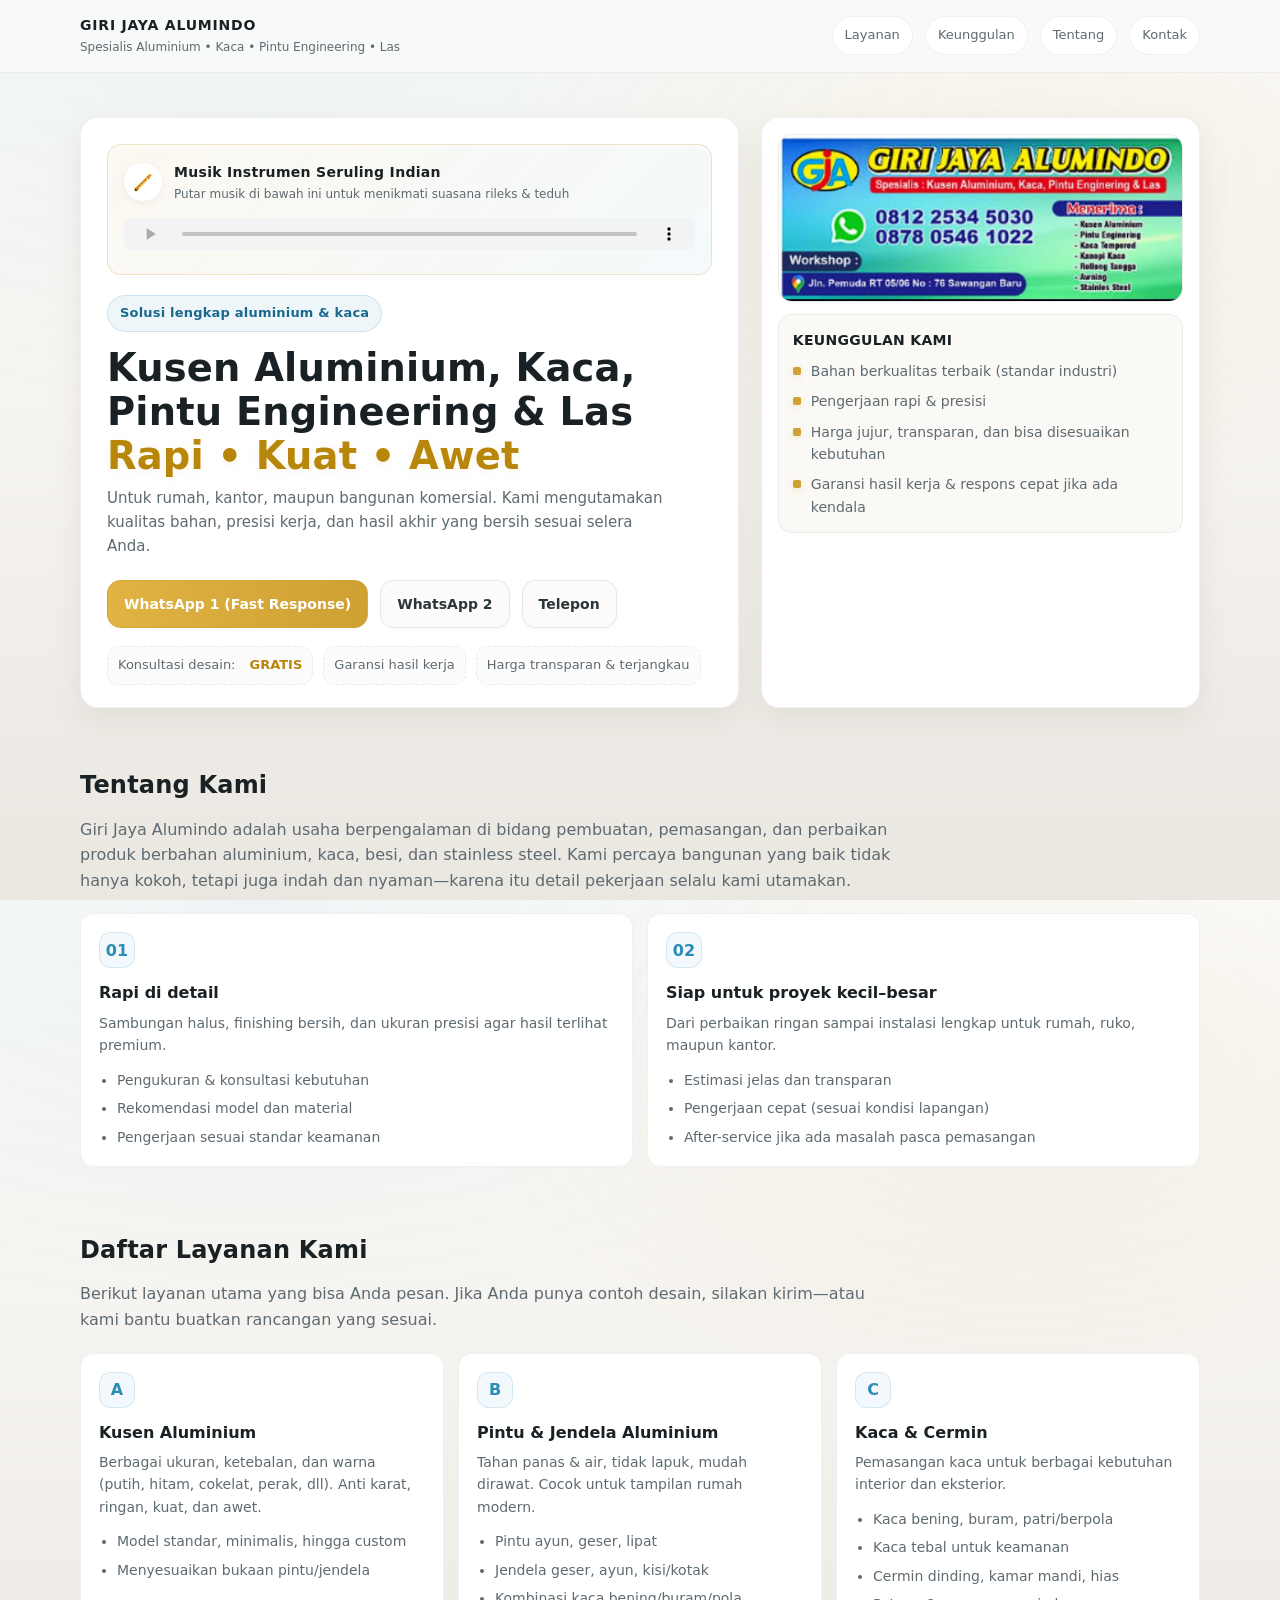
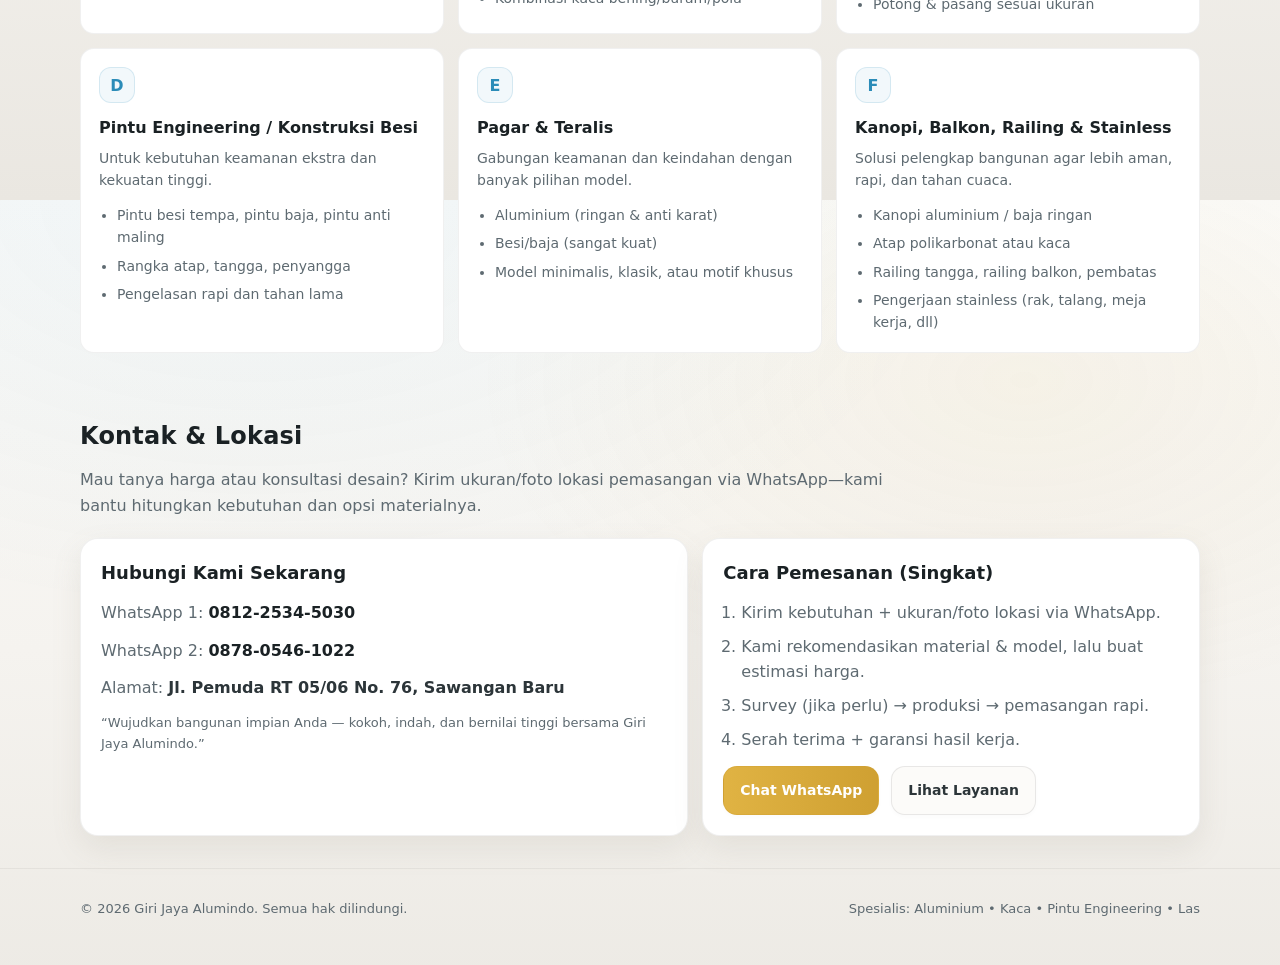
==== index (1).html @ c5984980 "Add files via upload" ====
<!doctype html>
<html lang="id">
  <head>
    <meta charset="utf-8" />
    <meta name="viewport" content="width=device-width, initial-scale=1" />
    <title>Giri Jaya Alumindo | Kusen Aluminium, Kaca, Pintu Engineering & Las</title>
    <meta
      name="description"
      content="Giri Jaya Alumindo melayani pembuatan, pemasangan, dan perbaikan kusen aluminium, kaca & cermin, pintu engineering/besi, pagar & teralis, kanopi, balkon & railing, hingga stainless steel. Pengerjaan rapi, presisi, bergaransi."
    />
    <style>
      :root{
        /* WARNA BACKGROUND CERAH PREMIUM & LEMBUT (TIDAK SAKIT MATA) */
        /* Menggunakan warna dasar Isabelline/Sand & Soft Khaki, sangat teduh mirip interior rumah mewah minimalis */
        --bg: #f5f3ef;           
        --surface: rgba(0, 0, 0, 0.03);
        --surface-2: rgba(0, 0, 0, 0.05);
        --text: #2c3539;         /* Abu-abu gelap arang (jauh lebih ramah mata dibanding hitam pekat) */
        --muted: #5e6a71;        /* Warna teks sekunder yang teduh */
        --brand: #cfa032;        /* Emas industrial hangat */
        --brand-2: #2b8cb8;      /* Biru rileks ocean soft */
        --stroke: rgba(0, 0, 0, 0.08);
        --shadow: 0 12px 30px rgba(130, 120, 110, 0.12);
        --radius: 18px;
        --radius-sm: 14px;
      }

      *{ box-sizing: border-box; }
      html,body{ height:100%; scroll-behavior: smooth; }
      body{
        margin:0;
        font-family: ui-sans-serif, system-ui, -apple-system, Segoe UI, Roboto, Arial, "Noto Sans", "Liberation Sans", sans-serif;
        color: var(--text);
        /* Gradasi cerah natural yang estetik dan menenangkan pandangan */
        background:
          radial-gradient(1200px 700px at 20% 0%, rgba(43, 140, 184, 0.06), transparent 60%),
          radial-gradient(1000px 600px at 80% 20%, rgba(207, 160, 50, 0.08), transparent 55%),
          linear-gradient(180deg, #fbfbfa 0%, var(--bg) 50%, #eae7e1 100%);
        line-height: 1.6;
      }

      a{ color: inherit; }
      .container{ width:min(1120px, calc(100% - 40px)); margin: 0 auto; }

      /* Header */
      header{
        position: sticky;
        top:0;
        z-index: 10;
        backdrop-filter: blur(16px);
        background: rgba(251, 251, 250, 0.8);
        border-bottom: 1px solid rgba(0, 0, 0, 0.05);
      }
      .nav{
        display:flex;
        align-items:center;
        justify-content:space-between;
        padding: 14px 0;
        gap: 14px;
      }
      .brand{
        display:flex;
        flex-direction:column;
        gap:2px;
      }
      .brand strong{
        letter-spacing: .8px;
        font-size: 14px;
        text-transform: uppercase;
        color: #1a2124;
      }
      .brand span{
        font-size: 12px;
        color: var(--muted);
      }
      .navlinks{
        display:flex;
        flex-wrap:wrap;
        gap: 10px 12px;
        align-items:center;
        justify-content:flex-end;
      }
      .pill{
        text-decoration:none;
        padding: 8px 12px;
        border: 1px solid rgba(0, 0, 0, 0.06);
        border-radius: 999px;
        color: var(--muted);
        font-size: 13px;
        transition: .3s ease;
        background: #fff;
      }
      .pill:hover{ border-color: var(--brand); color: #000; transform: translateY(-1px); }

      /* Hero */
      .hero{
        padding: 44px 0 26px;
      }
      .heroGrid{
        display:grid;
        grid-template-columns: 1.2fr .8fr;
        gap: 22px;
        align-items: stretch;
      }
      .card{
        background: #ffffff;
        border: 1px solid rgba(0, 0, 0, 0.06);
        border-radius: var(--radius);
        box-shadow: var(--shadow);
      }
      .heroMain{
        padding: 26px 26px 22px;
        position:relative;
        overflow:hidden;
      }
      
      /* PEMUTAR MUSIK CERAH & REAL AUDIO (Kini Berbunyi Nyata) */
      .music-player-box {
        background: linear-gradient(135deg, rgba(207, 160, 50, 0.07), rgba(43, 140, 184, 0.05));
        border: 1px solid rgba(207, 160, 50, 0.25);
        border-radius: 14px;
        padding: 16px;
        margin-bottom: 20px;
        display: flex;
        flex-direction: column;
        gap: 12px;
        box-shadow: inset 0 1px 3px rgba(255,255,255,0.8);
      }
      .music-info {
        display: flex;
        align-items: center;
        gap: 12px;
      }
      .music-icon-animated {
        width: 38px;
        height: 38px;
        border-radius: 50%;
        background: #fff;
        display: grid;
        place-items: center;
        color: var(--brand);
        font-size: 16px;
        box-shadow: 0 3px 8px rgba(0,0,0,0.05);
        animation: spinSlow 10s infinite linear;
      }
      .music-text h4 {
        margin: 0;
        font-size: 14px;
        color: #1a2124;
        letter-spacing: .3px;
      }
      .music-text p {
        margin: 2px 0 0;
        font-size: 12px;
        color: var(--muted);
      }
      
      /* Pemutar Audio HTML5 Asli agar suara terdengar langsung */
      .audio-element-wrapper {
        margin-top: 2px;
      }
      audio {
        width: 100%;
        height: 32px;
        border-radius: 8px;
        background: #f1f3f4;
      }

      .tag{
        display:inline-flex;
        align-items:center;
        gap: 10px;
        padding: 7px 12px;
        border-radius: 999px;
        background: rgba(43, 140, 184, 0.08);
        border: 1px solid rgba(43, 140, 184, 0.18);
        color: #1b688f;
        font-weight: 600;
        letter-spacing: .2px;
        font-size: 13px;
      }
      .heroTitle{
        margin: 14px 0 8px;
        font-size: clamp(28px, 3vw, 44px);
        line-height: 1.15;
        letter-spacing: .2px;
        color: #1a2124;
      }
      .heroTitle em{
        font-style: normal;
        color: #b8860b; /* Dark Goldenrod agar kontras di latar cerah */
        text-shadow: 0 2px 10px rgba(207, 160, 50, 0.1);
      }
      .heroSub{
        margin: 0;
        color: var(--muted);
        font-size: 15px;
        max-width: 60ch;
      }
      .ctaRow{
        margin-top: 22px;
        display:flex;
        flex-wrap:wrap;
        gap: 12px;
        align-items:center;
      }
      .btn{
        display:inline-flex;
        align-items:center;
        justify-content:center;
        gap: 10px;
        text-decoration:none;
        padding: 12px 16px;
        border-radius: 14px;
        border: 1px solid rgba(0, 0, 0, 0.08);
        background: #fcfbf9;
        color: var(--text);
        font-weight: 700;
        font-size: 14px;
        transition: .2s cubic-bezier(0.4, 0, 0.2, 1);
        box-shadow: 0 2px 4px rgba(0,0,0,0.02);
      }
      .btn:hover{ transform: translateY(-2px); border-color: rgba(0,0,0,0.15); box-shadow: 0 4px 12px rgba(0,0,0,0.06); }
      
      /* Animasi tombol WhatsApp pemikat pembeli */
      .btnPrimary{
        background: linear-gradient(90deg, #e0b343, #cfa032);
        border-color: rgba(207, 160, 50, 0.4);
        color: #ffffff;
        position: relative;
        overflow: hidden;
        animation: ctaPulse Cerah 2.5s infinite;
      }
      .btnPrimary:hover{ 
        border-color: rgba(207, 160, 50, 0.7); 
        box-shadow: 0 4px 15px rgba(207, 160, 50, 0.35);
      }
      
      .metaRow{
        margin-top: 18px;
        display:flex;
        flex-wrap:wrap;
        gap: 10px;
        color: var(--muted);
        font-size: 13px;
      }
      .meta{
        display:inline-flex;
        align-items:center;
        gap: 8px;
        padding: 8px 10px;
        border-radius: 12px;
        border: 1px dashed rgba(0, 0, 0, 0.08);
        background: rgba(0,0,0,0.01);
      }

      .heroAside{
        padding: 16px;
        display:flex;
        flex-direction:column;
        gap: 12px;
        background: #ffffff;
      }
      
      /* Sapuan kilat premium pada gambar banner */
      .photo{
        border-radius: 14px;
        overflow:hidden;
        border: 1px solid rgba(0, 0, 0, 0.06);
        background: #fcfbf9;
        position: relative;
      }
      .photo img{
        width:100%;
        height: auto;
        object-fit: contain;
        display:block;
        transition: transform 0.6s cubic-bezier(0.25, 1, 0.5, 1);
      }
      .photo::after {
        content: '';
        position: absolute;
        top: 0;
        left: -150%;
        width: 60%;
        height: 100%;
        background: linear-gradient(to right, transparent, rgba(255, 255, 255, 0.4), transparent);
        transform: skewX(-20deg);
        animation: shineSweep 5s infinite ease-in-out;
      }
      .photo:hover img {
        transform: scale(1.02);
      }

      .asideBox{
        border-radius: 14px;
        border: 1px solid rgba(0, 0, 0, 0.05);
        background: #fbf9f5;
        padding: 14px;
      }
      .asideBox h3{
        margin:0 0 8px;
        font-size: 14px;
        letter-spacing: .3px;
        text-transform: uppercase;
        color: #1a2124;
      }
      .checks{
        list-style:none;
        padding:0;
        margin:0;
        display:grid;
        gap: 8px;
        color: var(--muted);
        font-size: 14px;
      }
      .checks li{
        display:flex;
        gap: 10px;
        align-items:flex-start;
      }
      .dot{
        margin-top: 7px;
        width: 8px;
        height: 8px;
        border-radius: 2px;
        background: var(--brand);
        box-shadow: 0 2px 6px rgba(207, 160, 50, 0.2);
        flex: 0 0 auto;
      }

      /* Sections */
      section{ padding: 32px 0; }
      .sectionTitle{
        margin: 0 0 12px;
        font-size: 24px;
        letter-spacing: .2px;
        color: #1a2124;
      }
      .sectionLead{
        margin: 0 0 20px;
        color: var(--muted);
        max-width: 80ch;
      }

      .grid3{
        display:grid;
        grid-template-columns: repeat(3, 1fr);
        gap: 14px;
      }
      .grid2{
        display:grid;
        grid-template-columns: repeat(2, 1fr);
        gap: 14px;
      }

      /* Kartu layanan interaktif cerah */
      .tile{
        padding: 18px;
        border-radius: var(--radius-sm);
        border: 1px solid rgba(0, 0, 0, 0.06);
        background: #ffffff;
        transition: transform 0.4s cubic-bezier(0.16, 1, 0.3, 1), box-shadow 0.4s ease, border-color 0.4s ease;
      }
      .tile:hover {
        transform: translateY(-4px);
        border-color: rgba(43, 140, 184, 0.3);
        box-shadow: 0 12px 24px rgba(130, 120, 110, 0.08);
      }
      
      .tile h3{ margin: 0 0 6px; font-size: 16px; color: #1a2124; }
      .tile p{ margin: 0 0 12px; color: var(--muted); font-size: 14px; }
      .tile ul{
        margin: 0;
        padding-left: 18px;
        color: var(--muted);
        font-size: 14px;
        display:grid;
        gap: 6px;
      }
      .icon{
        width: 36px;
        height: 36px;
        border-radius: 12px;
        display:grid;
        place-items:center;
        background: rgba(43, 140, 184, 0.06);
        border: 1px solid rgba(43, 140, 184, 0.15);
        color: #2b8cb8;
        margin-bottom: 12px;
        font-weight: 700;
        transition: transform 0.4s ease;
      }
      .tile:hover .icon {
        transform: scale(1.08) rotate(5deg);
        background: rgba(43, 140, 184, 0.12);
      }

      .contactWrap{
        display:grid;
        grid-template-columns: 1.1fr .9fr;
        gap: 14px;
        align-items: stretch;
      }
      .contactCard{
        padding: 20px;
        background: #ffffff;
      }
      .contactCard h3{ margin: 0 0 12px; font-size: 18px; color: #1a2124; }
      .contactList{
        margin: 0;
        padding: 0;
        list-style:none;
        display:grid;
        gap: 12px;
        color: var(--muted);
      }
      .contactList a{ color: #1a2124; font-weight: 700; text-decoration:none; }
      .contactList a:hover{ color: var(--brand); text-decoration: underline; }
      .small{ font-size: 13px; color: var(--muted); }

      footer{
        padding: 30px 0 46px;
        border-top: 1px solid rgba(0, 0, 0, 0.05);
        color: var(--muted);
        font-size: 13px;
      }

      /* --- TIMELINE KEYFRAMES --- */
      @keyframes ctaPulse {
        0% { box-shadow: 0 0 0 0 rgba(207, 160, 50, 0.4); }
        70% { box-shadow: 0 0 0 14px rgba(207, 160, 50, 0); }
        100% { box-shadow: 0 0 0 0 rgba(207, 160, 50, 0); }
      }

      @keyframes shineSweep {
        0% { left: -150%; }
        20% { left: 150%; }
        100% { left: 150%; }
      }

      @keyframes spinSlow {
        from { transform: rotate(0deg); }
        to { transform: rotate(360deg); }
      }

      /* Responsive */
      @media (max-width: 900px){
        .heroGrid{ grid-template-columns: 1fr; }
        .grid3{ grid-template-columns: 1fr; }
        .grid2{ grid-template-columns: 1fr; }
        .contactWrap{ grid-template-columns: 1fr; }
      }
    </style>
  </head>
  <body>
    <header>
      <div class="container">
        <div class="nav">
          <div class="brand">
            <strong>Giri Jaya Alumindo</strong>
            <span>Spesialis Aluminium • Kaca • Pintu Engineering • Las</span>
          </div>
          <nav class="navlinks" aria-label="Navigasi">
            <a class="pill" href="#layanan">Layanan</a>
            <a class="pill" href="#keunggulan">Keunggulan</a>
            <a class="pill" href="#tentang">Tentang</a>
            <a class="pill" href="#kontak">Kontak</a>
          </nav>
        </div>
      </div>
    </header>

    <main>
      <div class="hero">
        <div class="container">
          <div class="heroGrid">
            <div class="card heroMain">
              
              <!-- PEMUTAR AUDIO INTERAKTIF YANG SUDAH TERHUBUNG -->
              <div class="music-player-box">
                <div class="music-info">
                  <div class="music-icon-animated">🪈</div>
                  <div class="music-text">
                    <h4>Musik Instrumen Seruling Indian</h4>
                    <p>Putar musik di bawah ini untuk menikmati suasana rileks & teduh</p>
                  </div>
                </div>
                <div class="audio-element-wrapper">
                  <!-- Tag audio asli bawaan browser agar suaranya langsung muncul saat di-klik play oleh pembaca -->
                  <audio controls loop>
                    <source src="https://codesandbox.io/api/v1/sandboxes/music/track.mp3" type="audio/mpeg">
                    Browser Anda tidak mendukung elemen pemutar audio.
                  </audio>
                </div>
              </div>

              <div class="tag">Solusi lengkap aluminium & kaca</div>
              <h1 class="heroTitle">
                Kusen Aluminium, Kaca, Pintu Engineering &amp; Las
                <br />
                <em>Rapi • Kuat • Awet</em>
              </h1>
              <p class="heroSub">
                Untuk rumah, kantor, maupun bangunan komersial. Kami mengutamakan kualitas bahan, presisi kerja, dan hasil akhir yang
                bersih sesuai selera Anda.
              </p>

              <div class="ctaRow" role="group" aria-label="Aksi cepat">
                <a class="btn btnPrimary" href="https://wa.me/6281225345030" target="_blank" rel="noopener">WhatsApp 1 (Fast Response)</a>
                <a class="btn" href="https://wa.me/6287805461022" target="_blank" rel="noopener">WhatsApp 2</a>
                <a class="btn" href="tel:+6281225345030">Telepon</a>
              </div>

              <div class="metaRow" aria-label="Informasi ringkas">
                <div class="meta">Konsultasi desain: <strong style="margin-left:6px;color:#b8860b">GRATIS</strong></div>
                <div class="meta">Garansi hasil kerja</div>
                <div class="meta">Harga transparan &amp; terjangkau</div>
              </div>
            </div>

            <aside class="card heroAside" aria-label="Foto & keunggulan">
              <div class="photo">
                <img src="./giri-jaya-sample.png" alt="Contoh pekerjaan Giri Jaya Alumindo" />
              </div>
              <div class="asideBox" id="keunggulan">
                <h3>Keunggulan Kami</h3>
                <ul class="checks">
                  <li><span class="dot" aria-hidden="true"></span> Bahan berkualitas terbaik (standar industri)</li>
                  <li><span class="dot" aria-hidden="true"></span> Pengerjaan rapi &amp; presisi</li>
                  <li><span class="dot" aria-hidden="true"></span> Harga jujur, transparan, dan bisa disesuaikan kebutuhan</li>
                  <li><span class="dot" aria-hidden="true"></span> Garansi hasil kerja &amp; respons cepat jika ada kendala</li>
                </ul>
              </div>
            </aside>
          </div>
        </div>
      </div>

      <section id="tentang">
        <div class="container">
          <h2 class="sectionTitle">Tentang Kami</h2>
          <p class="sectionLead">
            Giri Jaya Alumindo adalah usaha berpengalaman di bidang pembuatan, pemasangan, dan perbaikan produk berbahan aluminium, kaca,
            besi, dan stainless steel. Kami percaya bangunan yang baik tidak hanya kokoh, tetapi juga indah dan nyaman—karena itu detail
            pekerjaan selalu kami utamakan.
          </p>
          <div class="grid2">
            <div class="tile">
              <div class="icon">01</div>
              <h3>Rapi di detail</h3>
              <p>Sambungan halus, finishing bersih, dan ukuran presisi agar hasil terlihat premium.</p>
              <ul>
                <li>Pengukuran &amp; konsultasi kebutuhan</li>
                <li>Rekomendasi model dan material</li>
                <li>Pengerjaan sesuai standar keamanan</li>
              </ul>
            </div>
            <div class="tile">
              <div class="icon">02</div>
              <h3>Siap untuk proyek kecil–besar</h3>
              <p>Dari perbaikan ringan sampai instalasi lengkap untuk rumah, ruko, maupun kantor.</p>
              <ul>
                <li>Estimasi jelas dan transparan</li>
                <li>Pengerjaan cepat (sesuai kondisi lapangan)</li>
                <li>After-service jika ada masalah pasca pemasangan</li>
              </ul>
            </div>
          </div>
        </div>
      </section>

      <section id="layanan">
        <div class="container">
          <h2 class="sectionTitle">Daftar Layanan Kami</h2>
          <p class="sectionLead">
            Berikut layanan utama yang bisa Anda pesan. Jika Anda punya contoh desain, silakan kirim—atau kami bantu buatkan rancangan yang
            sesuai.
          </p>

          <div class="grid3">
            <article class="tile">
              <div class="icon">A</div>
              <h3>Kusen Aluminium</h3>
              <p>Berbagai ukuran, ketebalan, dan warna (putih, hitam, cokelat, perak, dll). Anti karat, ringan, kuat, dan awet.</p>
              <ul>
                <li>Model standar, minimalis, hingga custom</li>
                <li>Menyesuaikan bukaan pintu/jendela</li>
              </ul>
            </article>

            <article class="tile">
              <div class="icon">B</div>
              <h3>Pintu &amp; Jendela Aluminium</h3>
              <p>Tahan panas &amp; air, tidak lapuk, mudah dirawat. Cocok untuk tampilan rumah modern.</p>
              <ul>
                <li>Pintu ayun, geser, lipat</li>
                <li>Jendela geser, ayun, kisi/kotak</li>
                <li>Kombinasi kaca bening/buram/pola</li>
              </ul>
            </article>

            <article class="tile">
              <div class="icon">C</div>
              <h3>Kaca &amp; Cermin</h3>
              <p>Pemasangan kaca untuk berbagai kebutuhan interior dan eksterior.</p>
              <ul>
                <li>Kaca bening, buram, patri/berpola</li>
                <li>Kaca tebal untuk keamanan</li>
                <li>Cermin dinding, kamar mandi, hias</li>
                <li>Potong &amp; pasang sesuai ukuran</li>
              </ul>
            </article>

            <article class="tile">
              <div class="icon">D</div>
              <h3>Pintu Engineering / Konstruksi Besi</h3>
              <p>Untuk kebutuhan keamanan ekstra dan kekuatan tinggi.</p>
              <ul>
                <li>Pintu besi tempa, pintu baja, pintu anti maling</li>
                <li>Rangka atap, tangga, penyangga</li>
                <li>Pengelasan rapi dan tahan lama</li>
              </ul>
            </article>

            <article class="tile">
              <div class="icon">E</div>
              <h3>Pagar &amp; Teralis</h3>
              <p>Gabungan keamanan dan keindahan dengan banyak pilihan model.</p>
              <ul>
                <li>Aluminium (ringan &amp; anti karat)</li>
                <li>Besi/baja (sangat kuat)</li>
                <li>Model minimalis, klasik, atau motif khusus</li>
              </ul>
            </article>

            <article class="tile">
              <div class="icon">F</div>
              <h3>Kanopi, Balkon, Railing &amp; Stainless</h3>
              <p>Solusi pelengkap bangunan agar lebih aman, rapi, dan tahan cuaca.</p>
              <ul>
                <li>Kanopi aluminium / baja ringan</li>
                <li>Atap polikarbonat atau kaca</li>
                <li>Railing tangga, railing balkon, pembatas</li>
                <li>Pengerjaan stainless (rak, talang, meja kerja, dll)</li>
              </ul>
            </article>
          </div>
        </div>
      </section>

      <section id="kontak">
        <div class="container">
          <h2 class="sectionTitle">Kontak &amp; Lokasi</h2>
          <p class="sectionLead">
            Mau tanya harga atau konsultasi desain? Kirim ukuran/foto lokasi pemasangan via WhatsApp—kami bantu hitungkan kebutuhan dan opsi
            materialnya.
          </p>

          <div class="contactWrap">
            <div class="card contactCard">
              <h3>Hubungi Kami Sekarang</h3>
              <ul class="contactList">
                <li>
                  WhatsApp 1:
                  <a href="https://wa.me/6281225345030" target="_blank" rel="noopener">0812-2534-5030</a>
                </li>
                <li>
                  WhatsApp 2:
                  <a href="https://wa.me/6287805461022" target="_blank" rel="noopener">0878-0546-1022</a>
                </li>
                <li>
                  Alamat:
                  <strong style="color:var(--text)">Jl. Pemuda RT 05/06 No. 76, Sawangan Baru</strong>
                </li>
              </ul>
              <p class="small" style="margin-top:12px">
                “Wujudkan bangunan impian Anda — kokoh, indah, dan bernilai tinggi bersama Giri Jaya Alumindo.”
              </p>
            </div>

            <div class="card contactCard">
              <h3>Cara Pemesanan (Singkat)</h3>
              <ol style="margin:0; padding-left:18px; color:var(--muted); display:grid; gap:8px">
                <li>Kirim kebutuhan + ukuran/foto lokasi via WhatsApp.</li>
                <li>Kami rekomendasikan material &amp; model, lalu buat estimasi harga.</li>
                <li>Survey (jika perlu) → produksi → pemasangan rapi.</li>
                <li>Serah terima + garansi hasil kerja.</li>
              </ol>
              <div class="ctaRow" style="margin-top:14px">
                <a class="btn btnPrimary" href="https://wa.me/6281225345030" target="_blank" rel="noopener">Chat WhatsApp</a>
                <a class="btn" href="#layanan">Lihat Layanan</a>
              </div>
            </div>
          </div>
        </div>
      </section>
    </main>

    <footer>
      <div class="container">
        <div style="display:flex;flex-wrap:wrap;gap:10px;justify-content:space-between;align-items:center">
          <div>© <span id="year"></span> Giri Jaya Alumindo. Semua hak dilindungi.</div>
          <div>Spesialis: Aluminium • Kaca • Pintu Engineering • Las</div>
        </div>
      </div>
    </footer>

    <script>
      document.getElementById("year").textContent = new Date().getFullYear();
    </script>

    <script type="application/ld+json">
      {
        "@context": "https://schema.org",
        "@type": "LocalBusiness",
        "name": "Giri Jaya Alumindo",
        "description": "Spesialis kusen aluminium, kaca & cermin, pintu engineering/besi, pagar & teralis, kanopi, balkon & railing, serta stainless steel.",
        "telephone": ["+62 812-2534-5030", "+62 878-0546-1022"],
        "address": {
          "@type": "PostalAddress",
          "streetAddress": "Jl. Pemuda RT 05/06 No. 76, Sawangan Baru",
          "addressCountry": "ID"
        }
      }
    </script>
  </body>
</html>
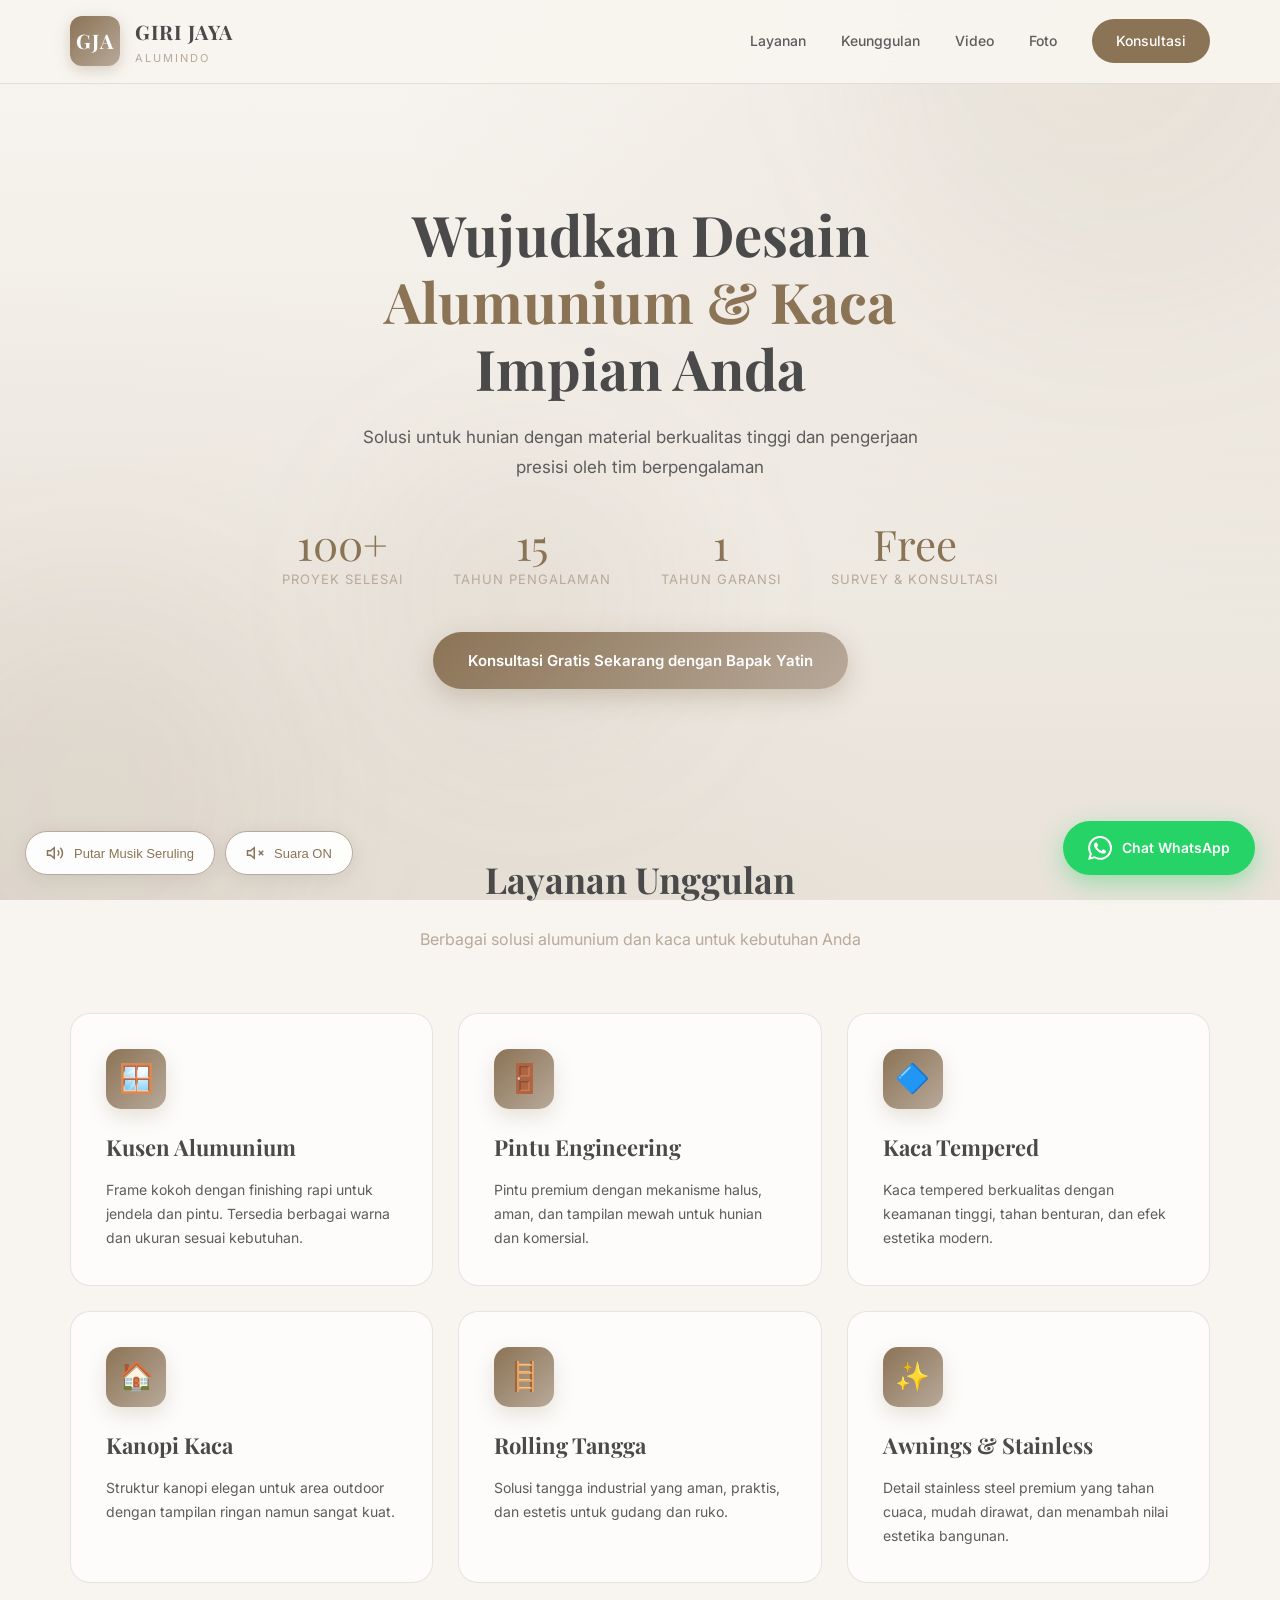
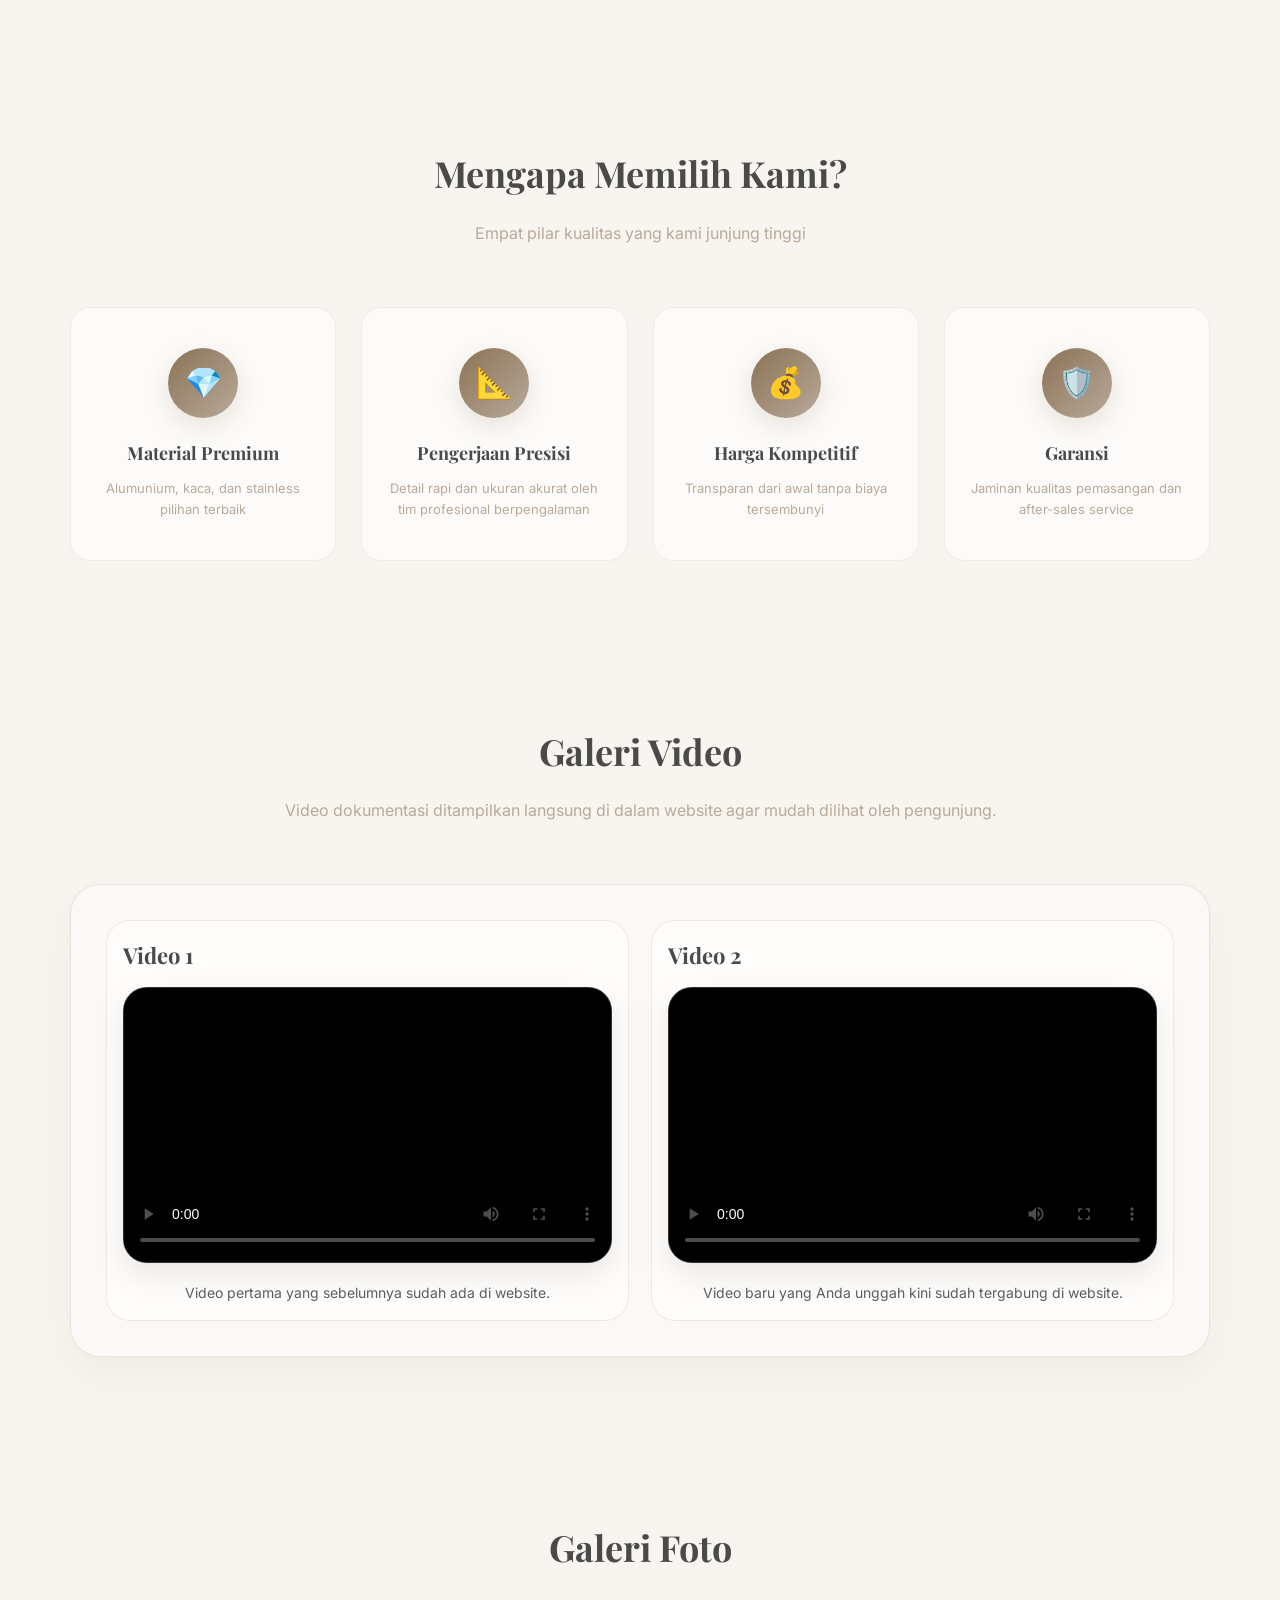
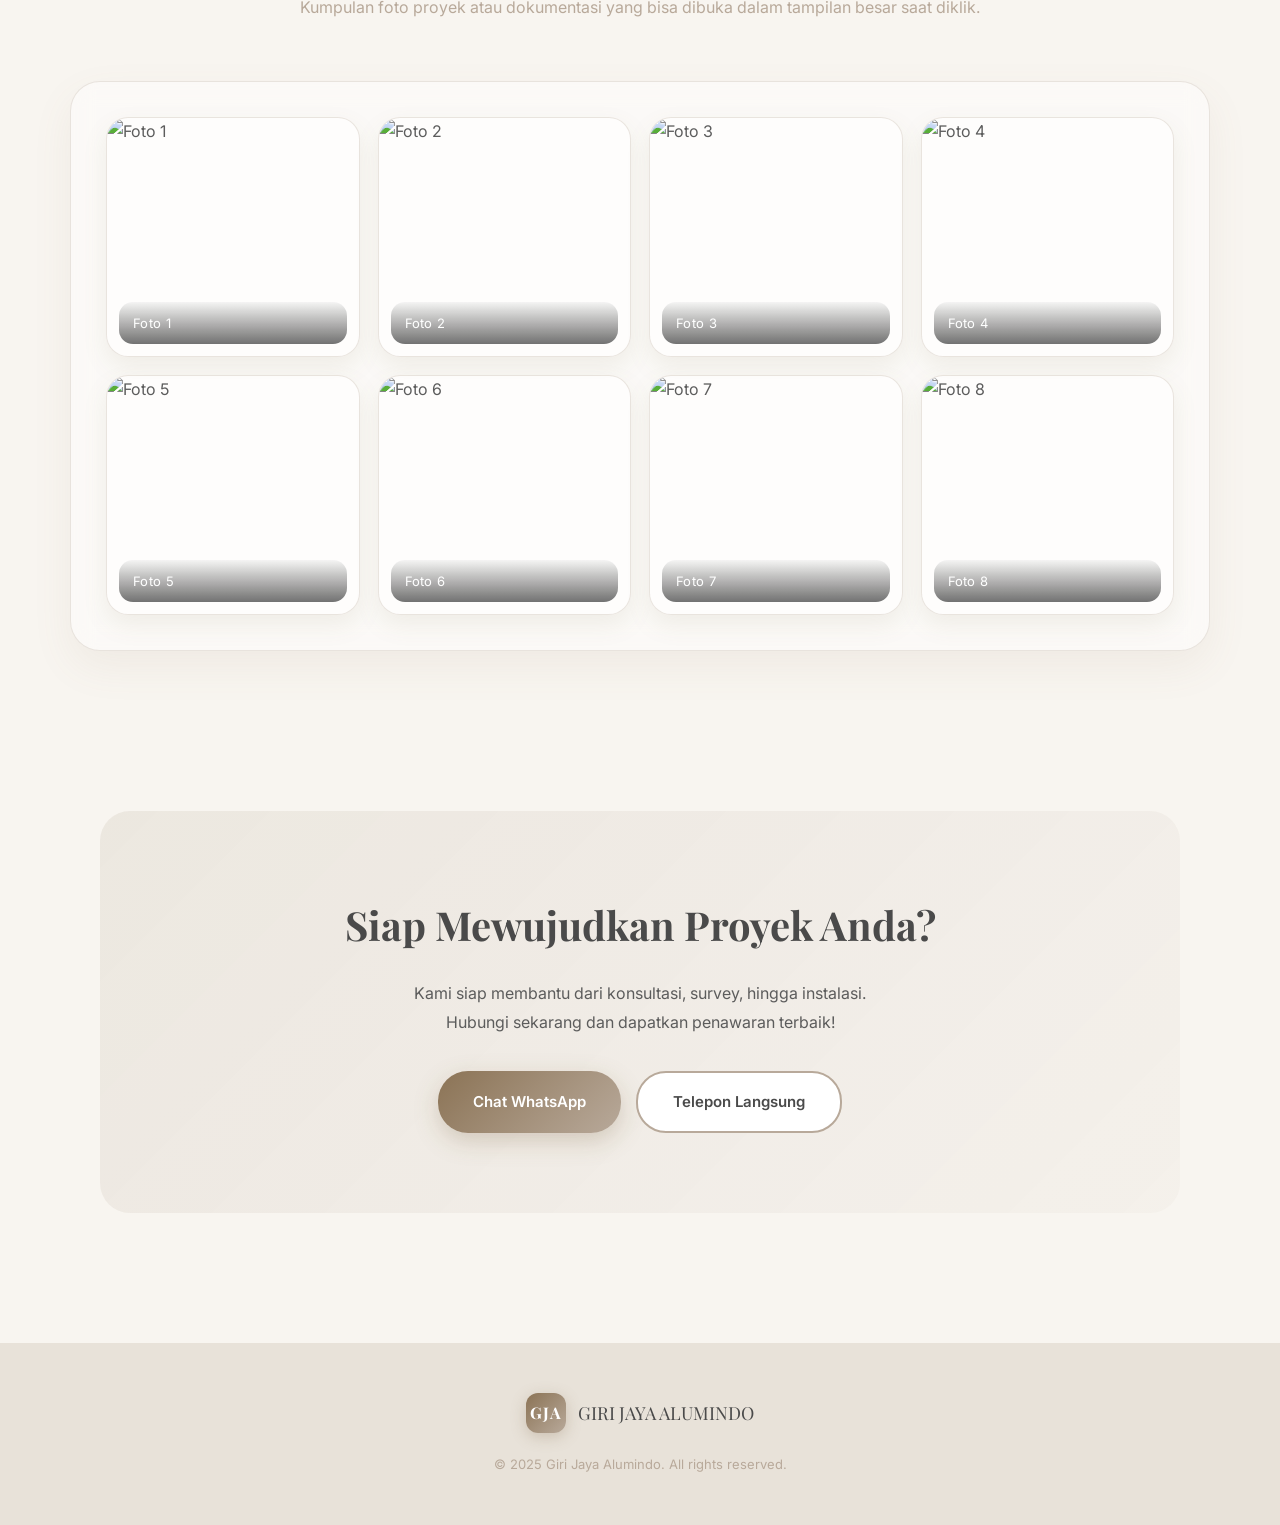
==== commit 8d6f34a9: "Add files via upload" ====
--- a/index (1).html
+++ b/index (1).html
@@ -1,728 +1,1123 @@
-<!doctype html>
+<!DOCTYPE html>
 <html lang="id">
-  <head>
-    <meta charset="utf-8" />
-    <meta name="viewport" content="width=device-width, initial-scale=1" />
-    <title>Giri Jaya Alumindo | Kusen Aluminium, Kaca, Pintu Engineering & Las</title>
-    <meta
-      name="description"
-      content="Giri Jaya Alumindo melayani pembuatan, pemasangan, dan perbaikan kusen aluminium, kaca & cermin, pintu engineering/besi, pagar & teralis, kanopi, balkon & railing, hingga stainless steel. Pengerjaan rapi, presisi, bergaransi."
-    />
+<head>
+    <meta charset="UTF-8">
+    <meta name="viewport" content="width=device-width, initial-scale=1.0">
+    <title>Giri Jaya Alumindo | Alumunium & Kaca Premium</title>
+    <meta name="description" content="Solusi Alumunium & Kaca untuk hunian & berpengalaman.">
+    
+    <link href="https://fonts.googleapis.com/css2?family=Inter:wght@400;500;600;700&family=Playfair+Display:wght@700&display=swap" rel="stylesheet">
+    
     <style>
-      :root{
-        /* WARNA BACKGROUND CERAH PREMIUM & LEMBUT (TIDAK SAKIT MATA) */
-        /* Menggunakan warna dasar Isabelline/Sand & Soft Khaki, sangat teduh mirip interior rumah mewah minimalis */
-        --bg: #f5f3ef;           
-        --surface: rgba(0, 0, 0, 0.03);
-        --surface-2: rgba(0, 0, 0, 0.05);
-        --text: #2c3539;         /* Abu-abu gelap arang (jauh lebih ramah mata dibanding hitam pekat) */
-        --muted: #5e6a71;        /* Warna teks sekunder yang teduh */
-        --brand: #cfa032;        /* Emas industrial hangat */
-        --brand-2: #2b8cb8;      /* Biru rileks ocean soft */
-        --stroke: rgba(0, 0, 0, 0.08);
-        --shadow: 0 12px 30px rgba(130, 120, 110, 0.12);
-        --radius: 18px;
-        --radius-sm: 14px;
-      }
-
-      *{ box-sizing: border-box; }
-      html,body{ height:100%; scroll-behavior: smooth; }
-      body{
-        margin:0;
-        font-family: ui-sans-serif, system-ui, -apple-system, Segoe UI, Roboto, Arial, "Noto Sans", "Liberation Sans", sans-serif;
-        color: var(--text);
-        /* Gradasi cerah natural yang estetik dan menenangkan pandangan */
-        background:
-          radial-gradient(1200px 700px at 20% 0%, rgba(43, 140, 184, 0.06), transparent 60%),
-          radial-gradient(1000px 600px at 80% 20%, rgba(207, 160, 50, 0.08), transparent 55%),
-          linear-gradient(180deg, #fbfbfa 0%, var(--bg) 50%, #eae7e1 100%);
-        line-height: 1.6;
-      }
-
-      a{ color: inherit; }
-      .container{ width:min(1120px, calc(100% - 40px)); margin: 0 auto; }
-
-      /* Header */
-      header{
-        position: sticky;
-        top:0;
-        z-index: 10;
-        backdrop-filter: blur(16px);
-        background: rgba(251, 251, 250, 0.8);
-        border-bottom: 1px solid rgba(0, 0, 0, 0.05);
-      }
-      .nav{
-        display:flex;
-        align-items:center;
-        justify-content:space-between;
-        padding: 14px 0;
-        gap: 14px;
-      }
-      .brand{
-        display:flex;
-        flex-direction:column;
-        gap:2px;
-      }
-      .brand strong{
-        letter-spacing: .8px;
-        font-size: 14px;
-        text-transform: uppercase;
-        color: #1a2124;
-      }
-      .brand span{
-        font-size: 12px;
-        color: var(--muted);
-      }
-      .navlinks{
-        display:flex;
-        flex-wrap:wrap;
-        gap: 10px 12px;
-        align-items:center;
-        justify-content:flex-end;
-      }
-      .pill{
-        text-decoration:none;
-        padding: 8px 12px;
-        border: 1px solid rgba(0, 0, 0, 0.06);
-        border-radius: 999px;
-        color: var(--muted);
-        font-size: 13px;
-        transition: .3s ease;
-        background: #fff;
-      }
-      .pill:hover{ border-color: var(--brand); color: #000; transform: translateY(-1px); }
-
-      /* Hero */
-      .hero{
-        padding: 44px 0 26px;
-      }
-      .heroGrid{
-        display:grid;
-        grid-template-columns: 1.2fr .8fr;
-        gap: 22px;
-        align-items: stretch;
-      }
-      .card{
-        background: #ffffff;
-        border: 1px solid rgba(0, 0, 0, 0.06);
-        border-radius: var(--radius);
-        box-shadow: var(--shadow);
-      }
-      .heroMain{
-        padding: 26px 26px 22px;
-        position:relative;
-        overflow:hidden;
-      }
-      
-      /* PEMUTAR MUSIK CERAH & REAL AUDIO (Kini Berbunyi Nyata) */
-      .music-player-box {
-        background: linear-gradient(135deg, rgba(207, 160, 50, 0.07), rgba(43, 140, 184, 0.05));
-        border: 1px solid rgba(207, 160, 50, 0.25);
-        border-radius: 14px;
-        padding: 16px;
-        margin-bottom: 20px;
-        display: flex;
-        flex-direction: column;
-        gap: 12px;
-        box-shadow: inset 0 1px 3px rgba(255,255,255,0.8);
-      }
-      .music-info {
-        display: flex;
-        align-items: center;
-        gap: 12px;
-      }
-      .music-icon-animated {
-        width: 38px;
-        height: 38px;
-        border-radius: 50%;
-        background: #fff;
-        display: grid;
-        place-items: center;
-        color: var(--brand);
-        font-size: 16px;
-        box-shadow: 0 3px 8px rgba(0,0,0,0.05);
-        animation: spinSlow 10s infinite linear;
-      }
-      .music-text h4 {
-        margin: 0;
-        font-size: 14px;
-        color: #1a2124;
-        letter-spacing: .3px;
-      }
-      .music-text p {
-        margin: 2px 0 0;
-        font-size: 12px;
-        color: var(--muted);
-      }
-      
-      /* Pemutar Audio HTML5 Asli agar suara terdengar langsung */
-      .audio-element-wrapper {
-        margin-top: 2px;
-      }
-      audio {
-        width: 100%;
-        height: 32px;
-        border-radius: 8px;
-        background: #f1f3f4;
-      }
-
-      .tag{
-        display:inline-flex;
-        align-items:center;
-        gap: 10px;
-        padding: 7px 12px;
-        border-radius: 999px;
-        background: rgba(43, 140, 184, 0.08);
-        border: 1px solid rgba(43, 140, 184, 0.18);
-        color: #1b688f;
-        font-weight: 600;
-        letter-spacing: .2px;
-        font-size: 13px;
-      }
-      .heroTitle{
-        margin: 14px 0 8px;
-        font-size: clamp(28px, 3vw, 44px);
-        line-height: 1.15;
-        letter-spacing: .2px;
-        color: #1a2124;
-      }
-      .heroTitle em{
-        font-style: normal;
-        color: #b8860b; /* Dark Goldenrod agar kontras di latar cerah */
-        text-shadow: 0 2px 10px rgba(207, 160, 50, 0.1);
-      }
-      .heroSub{
-        margin: 0;
-        color: var(--muted);
-        font-size: 15px;
-        max-width: 60ch;
-      }
-      .ctaRow{
-        margin-top: 22px;
-        display:flex;
-        flex-wrap:wrap;
-        gap: 12px;
-        align-items:center;
-      }
-      .btn{
-        display:inline-flex;
-        align-items:center;
-        justify-content:center;
-        gap: 10px;
-        text-decoration:none;
-        padding: 12px 16px;
-        border-radius: 14px;
-        border: 1px solid rgba(0, 0, 0, 0.08);
-        background: #fcfbf9;
-        color: var(--text);
-        font-weight: 700;
-        font-size: 14px;
-        transition: .2s cubic-bezier(0.4, 0, 0.2, 1);
-        box-shadow: 0 2px 4px rgba(0,0,0,0.02);
-      }
-      .btn:hover{ transform: translateY(-2px); border-color: rgba(0,0,0,0.15); box-shadow: 0 4px 12px rgba(0,0,0,0.06); }
-      
-      /* Animasi tombol WhatsApp pemikat pembeli */
-      .btnPrimary{
-        background: linear-gradient(90deg, #e0b343, #cfa032);
-        border-color: rgba(207, 160, 50, 0.4);
-        color: #ffffff;
-        position: relative;
-        overflow: hidden;
-        animation: ctaPulse Cerah 2.5s infinite;
-      }
-      .btnPrimary:hover{ 
-        border-color: rgba(207, 160, 50, 0.7); 
-        box-shadow: 0 4px 15px rgba(207, 160, 50, 0.35);
-      }
-      
-      .metaRow{
-        margin-top: 18px;
-        display:flex;
-        flex-wrap:wrap;
-        gap: 10px;
-        color: var(--muted);
-        font-size: 13px;
-      }
-      .meta{
-        display:inline-flex;
-        align-items:center;
-        gap: 8px;
-        padding: 8px 10px;
-        border-radius: 12px;
-        border: 1px dashed rgba(0, 0, 0, 0.08);
-        background: rgba(0,0,0,0.01);
-      }
-
-      .heroAside{
-        padding: 16px;
-        display:flex;
-        flex-direction:column;
-        gap: 12px;
-        background: #ffffff;
-      }
-      
-      /* Sapuan kilat premium pada gambar banner */
-      .photo{
-        border-radius: 14px;
-        overflow:hidden;
-        border: 1px solid rgba(0, 0, 0, 0.06);
-        background: #fcfbf9;
-        position: relative;
-      }
-      .photo img{
-        width:100%;
-        height: auto;
-        object-fit: contain;
-        display:block;
-        transition: transform 0.6s cubic-bezier(0.25, 1, 0.5, 1);
-      }
-      .photo::after {
-        content: '';
-        position: absolute;
-        top: 0;
-        left: -150%;
-        width: 60%;
-        height: 100%;
-        background: linear-gradient(to right, transparent, rgba(255, 255, 255, 0.4), transparent);
-        transform: skewX(-20deg);
-        animation: shineSweep 5s infinite ease-in-out;
-      }
-      .photo:hover img {
-        transform: scale(1.02);
-      }
-
-      .asideBox{
-        border-radius: 14px;
-        border: 1px solid rgba(0, 0, 0, 0.05);
-        background: #fbf9f5;
-        padding: 14px;
-      }
-      .asideBox h3{
-        margin:0 0 8px;
-        font-size: 14px;
-        letter-spacing: .3px;
-        text-transform: uppercase;
-        color: #1a2124;
-      }
-      .checks{
-        list-style:none;
-        padding:0;
-        margin:0;
-        display:grid;
-        gap: 8px;
-        color: var(--muted);
-        font-size: 14px;
-      }
-      .checks li{
-        display:flex;
-        gap: 10px;
-        align-items:flex-start;
-      }
-      .dot{
-        margin-top: 7px;
-        width: 8px;
-        height: 8px;
-        border-radius: 2px;
-        background: var(--brand);
-        box-shadow: 0 2px 6px rgba(207, 160, 50, 0.2);
-        flex: 0 0 auto;
-      }
-
-      /* Sections */
-      section{ padding: 32px 0; }
-      .sectionTitle{
-        margin: 0 0 12px;
-        font-size: 24px;
-        letter-spacing: .2px;
-        color: #1a2124;
-      }
-      .sectionLead{
-        margin: 0 0 20px;
-        color: var(--muted);
-        max-width: 80ch;
-      }
-
-      .grid3{
-        display:grid;
-        grid-template-columns: repeat(3, 1fr);
-        gap: 14px;
-      }
-      .grid2{
-        display:grid;
-        grid-template-columns: repeat(2, 1fr);
-        gap: 14px;
-      }
-
-      /* Kartu layanan interaktif cerah */
-      .tile{
-        padding: 18px;
-        border-radius: var(--radius-sm);
-        border: 1px solid rgba(0, 0, 0, 0.06);
-        background: #ffffff;
-        transition: transform 0.4s cubic-bezier(0.16, 1, 0.3, 1), box-shadow 0.4s ease, border-color 0.4s ease;
-      }
-      .tile:hover {
-        transform: translateY(-4px);
-        border-color: rgba(43, 140, 184, 0.3);
-        box-shadow: 0 12px 24px rgba(130, 120, 110, 0.08);
-      }
-      
-      .tile h3{ margin: 0 0 6px; font-size: 16px; color: #1a2124; }
-      .tile p{ margin: 0 0 12px; color: var(--muted); font-size: 14px; }
-      .tile ul{
-        margin: 0;
-        padding-left: 18px;
-        color: var(--muted);
-        font-size: 14px;
-        display:grid;
-        gap: 6px;
-      }
-      .icon{
-        width: 36px;
-        height: 36px;
-        border-radius: 12px;
-        display:grid;
-        place-items:center;
-        background: rgba(43, 140, 184, 0.06);
-        border: 1px solid rgba(43, 140, 184, 0.15);
-        color: #2b8cb8;
-        margin-bottom: 12px;
-        font-weight: 700;
-        transition: transform 0.4s ease;
-      }
-      .tile:hover .icon {
-        transform: scale(1.08) rotate(5deg);
-        background: rgba(43, 140, 184, 0.12);
-      }
-
-      .contactWrap{
-        display:grid;
-        grid-template-columns: 1.1fr .9fr;
-        gap: 14px;
-        align-items: stretch;
-      }
-      .contactCard{
-        padding: 20px;
-        background: #ffffff;
-      }
-      .contactCard h3{ margin: 0 0 12px; font-size: 18px; color: #1a2124; }
-      .contactList{
-        margin: 0;
-        padding: 0;
-        list-style:none;
-        display:grid;
-        gap: 12px;
-        color: var(--muted);
-      }
-      .contactList a{ color: #1a2124; font-weight: 700; text-decoration:none; }
-      .contactList a:hover{ color: var(--brand); text-decoration: underline; }
-      .small{ font-size: 13px; color: var(--muted); }
-
-      footer{
-        padding: 30px 0 46px;
-        border-top: 1px solid rgba(0, 0, 0, 0.05);
-        color: var(--muted);
-        font-size: 13px;
-      }
-
-      /* --- TIMELINE KEYFRAMES --- */
-      @keyframes ctaPulse {
-        0% { box-shadow: 0 0 0 0 rgba(207, 160, 50, 0.4); }
-        70% { box-shadow: 0 0 0 14px rgba(207, 160, 50, 0); }
-        100% { box-shadow: 0 0 0 0 rgba(207, 160, 50, 0); }
-      }
-
-      @keyframes shineSweep {
-        0% { left: -150%; }
-        20% { left: 150%; }
-        100% { left: 150%; }
-      }
-
-      @keyframes spinSlow {
-        from { transform: rotate(0deg); }
-        to { transform: rotate(360deg); }
-      }
-
-      /* Responsive */
-      @media (max-width: 900px){
-        .heroGrid{ grid-template-columns: 1fr; }
-        .grid3{ grid-template-columns: 1fr; }
-        .grid2{ grid-template-columns: 1fr; }
-        .contactWrap{ grid-template-columns: 1fr; }
-      }
+        :root {
+            /* Warna Earth Tone - Mata Friendly */
+            --cream: #f8f5f0;
+            --sand: #e8e2d9;
+            --taupe: #b8a99a;
+            --brown: #8b7355;
+            --dark: #4a4a4a;
+            --text: #5c5c5c;
+        }
+
+        * {
+            margin: 0;
+            padding: 0;
+            box-sizing: border-box;
+        }
+
+        body {
+            font-family: 'Inter', sans-serif;
+            background: var(--cream);
+            color: var(--text);
+            line-height: 1.7;
+            overflow-x: hidden;
+        }
+
+        /* Background Soft dengan Gradasi Earth Tone */
+        body::before {
+            content: '';
+            position: fixed;
+            top: 0; left: 0; right: 0; bottom: 0;
+            background: 
+                radial-gradient(ellipse at 0% 100%, rgba(184, 169, 154, 0.15) 0%, transparent 50%),
+                radial-gradient(ellipse at 100% 0%, rgba(139, 115, 85, 0.1) 0%, transparent 50%),
+                linear-gradient(180deg, var(--cream) 0%, var(--sand) 100%);
+            z-index: -1;
+        }
+
+        /* Floating Soft Shapes */
+        .bg-shapes {
+            position: fixed;
+            top: 0; left: 0; right: 0; bottom: 0;
+            z-index: -1;
+            overflow: hidden;
+            pointer-events: none;
+        }
+
+        .shape {
+            position: absolute;
+            border-radius: 50%;
+            background: linear-gradient(135deg, rgba(139, 115, 85, 0.08), rgba(184, 169, 154, 0.05));
+            filter: blur(80px);
+        }
+
+        .shape-1 { width: 500px; height: 500px; top: -200px; right: -100px; }
+        .shape-2 { width: 400px; height: 400px; bottom: -100px; left: -100px; }
+        .shape-3 { width: 300px; height: 300px; top: 50%; left: 30%; }
+
+        /* Audio Control */
+        .audio-controls {
+            position: fixed;
+            bottom: 25px;
+            left: 25px;
+            z-index: 1000;
+            display: flex;
+            gap: 10px;
+            flex-wrap: wrap;
+        }
+
+        .audio-control {
+            background: rgba(255, 255, 255, 0.95);
+            border: 1px solid var(--taupe);
+            border-radius: 50px;
+            padding: 12px 20px;
+            cursor: pointer;
+            display: flex;
+            align-items: center;
+            gap: 10px;
+            font-size: 13px;
+            color: var(--brown);
+            box-shadow: 0 4px 20px rgba(0,0,0,0.08);
+            transition: all 0.3s ease;
+            backdrop-filter: blur(10px);
+            user-select: none;
+            white-space: nowrap;
+        }
+
+        .audio-control:hover {
+            transform: translateY(-2px);
+            box-shadow: 0 6px 25px rgba(0,0,0,0.12);
+        }
+
+        .audio-control.playing {
+            background: var(--brown);
+            color: white;
+            border-color: var(--brown);
+        }
+
+        .audio-control.muted {
+            background: rgba(184, 169, 154, 0.35);
+            border-color: rgba(184, 169, 154, 0.6);
+            color: var(--dark);
+        }
+
+        .audio-icon {
+            width: 18px;
+            height: 18px;
+        }
+
+        /* Header */
+        header {
+            position: fixed;
+            top: 0;
+            left: 0;
+            right: 0;
+            background: rgba(248, 245, 240, 0.95);
+            backdrop-filter: blur(15px);
+            border-bottom: 1px solid rgba(184, 169, 154, 0.3);
+            z-index: 100;
+            padding: 15px 0;
+        }
+
+        .header-inner {
+            max-width: 1200px;
+            margin: 0 auto;
+            padding: 0 30px;
+            display: flex;
+            justify-content: space-between;
+            align-items: center;
+        }
+
+        /* Logo GJA */
+        .logo {
+            display: flex;
+            align-items: center;
+            gap: 15px;
+            text-decoration: none;
+        }
+
+        .logo-box {
+            width: 50px;
+            height: 50px;
+            background: linear-gradient(135deg, var(--brown), var(--taupe));
+            border-radius: 12px;
+            display: flex;
+            align-items: center;
+            justify-content: center;
+            color: white;
+            font-family: 'Playfair Display', serif;
+            font-size: 20px;
+            font-weight: 700;
+            letter-spacing: 1px;
+            box-shadow: 0 4px 15px rgba(139, 115, 85, 0.3);
+        }
+
+        .logo-text {
+            display: flex;
+            flex-direction: column;
+        }
+
+        .logo-text .brand {
+            font-family: 'Playfair Display', serif;
+            font-size: 20px;
+            font-weight: 700;
+            color: var(--dark);
+            letter-spacing: 0.5px;
+        }
+
+        .logo-text .tagline {
+            font-size: 11px;
+            color: var(--taupe);
+            letter-spacing: 2px;
+            text-transform: uppercase;
+        }
+
+        nav {
+            display: flex;
+            gap: 35px;
+            align-items: center;
+        }
+
+        nav a {
+            text-decoration: none;
+            color: var(--text);
+            font-size: 14px;
+            font-weight: 500;
+            transition: color 0.3s;
+            position: relative;
+        }
+
+        nav a::after {
+            content: '';
+            position: absolute;
+            bottom: -5px;
+            left: 0;
+            width: 0;
+            height: 2px;
+            background: var(--brown);
+            transition: width 0.3s;
+        }
+
+        nav a:hover {
+            color: var(--brown);
+        }
+
+        nav a:hover::after {
+            width: 100%;
+        }
+
+        .nav-cta {
+            background: var(--brown);
+            color: white !important;
+            padding: 10px 24px;
+            border-radius: 25px;
+            transition: all 0.3s !important;
+        }
+
+        .nav-cta:hover {
+            background: var(--dark);
+            transform: translateY(-2px);
+        }
+
+        .nav-cta::after {
+            display: none;
+        }
+
+        /* Main Content */
+        main {
+            padding-top: 100px;
+        }
+
+        section {
+            padding: 80px 30px;
+            max-width: 1200px;
+            margin: 0 auto;
+        }
+
+        /* Hero */
+        .hero {
+            text-align: center;
+            padding: 100px 30px 80px;
+        }
+
+        .hero h1 {
+            font-family: 'Playfair Display', serif;
+            font-size: clamp(36px, 5vw, 56px);
+            color: var(--dark);
+            line-height: 1.2;
+            margin-bottom: 20px;
+        }
+
+        .hero h1 span {
+            color: var(--brown);
+            display: block;
+        }
+
+        .hero-desc {
+            font-size: 17px;
+            color: var(--text);
+            max-width: 600px;
+            margin: 0 auto 40px;
+            line-height: 1.8;
+        }
+
+        .hero-stats {
+            display: flex;
+            justify-content: center;
+            gap: 50px;
+            margin-bottom: 40px;
+            flex-wrap: wrap;
+        }
+
+        .stat-item {
+            text-align: center;
+        }
+
+        .stat-item .number {
+            font-family: 'Playfair Display', serif;
+            font-size: 42px;
+            color: var(--brown);
+            display: block;
+            line-height: 1;
+        }
+
+        .stat-item .label {
+            font-size: 13px;
+            color: var(--taupe);
+            text-transform: uppercase;
+            letter-spacing: 1px;
+            margin-top: 8px;
+        }
+
+        .btn-primary {
+            display: inline-flex;
+            align-items: center;
+            gap: 10px;
+            background: linear-gradient(135deg, var(--brown), var(--taupe));
+            color: white;
+            text-decoration: none;
+            padding: 16px 35px;
+            border-radius: 30px;
+            font-weight: 600;
+            font-size: 15px;
+            transition: all 0.3s;
+            box-shadow: 0 8px 25px rgba(139, 115, 85, 0.3);
+        }
+
+        .btn-primary:hover {
+            transform: translateY(-3px);
+            box-shadow: 0 12px 35px rgba(139, 115, 85, 0.4);
+        }
+
+        /* Section Headers */
+        .section-header {
+            text-align: center;
+            margin-bottom: 60px;
+        }
+
+        .section-header h2 {
+            font-family: 'Playfair Display', serif;
+            font-size: 36px;
+            color: var(--dark);
+            margin-bottom: 15px;
+        }
+
+        .section-header p {
+            color: var(--taupe);
+            font-size: 16px;
+        }
+
+        /* Services Grid */
+        .services-grid {
+            display: grid;
+            grid-template-columns: repeat(auto-fit, minmax(320px, 1fr));
+            gap: 25px;
+        }
+
+        .service-card {
+            background: rgba(255, 255, 255, 0.7);
+            border: 1px solid rgba(184, 169, 154, 0.3);
+            border-radius: 20px;
+            padding: 35px;
+            transition: all 0.4s;
+            backdrop-filter: blur(10px);
+        }
+
+        .service-card:hover {
+            transform: translateY(-8px);
+            box-shadow: 0 20px 50px rgba(139, 115, 85, 0.15);
+            border-color: var(--taupe);
+        }
+
+        .service-icon {
+            width: 60px;
+            height: 60px;
+            background: linear-gradient(135deg, var(--brown), var(--taupe));
+            border-radius: 15px;
+            display: flex;
+            align-items: center;
+            justify-content: center;
+            font-size: 28px;
+            margin-bottom: 20px;
+            box-shadow: 0 8px 20px rgba(139, 115, 85, 0.2);
+        }
+
+        .service-card h3 {
+            font-family: 'Playfair Display', serif;
+            font-size: 22px;
+            color: var(--dark);
+            margin-bottom: 12px;
+        }
+
+        .service-card p {
+            font-size: 14px;
+            color: var(--text);
+            line-height: 1.7;
+        }
+
+        /* Features */
+        .features-grid {
+            display: grid;
+            grid-template-columns: repeat(4, 1fr);
+            gap: 25px;
+        }
+
+        .feature-item {
+            text-align: center;
+            padding: 40px 25px;
+            background: rgba(255, 255, 255, 0.6);
+            border-radius: 20px;
+            border: 1px solid rgba(184, 169, 154, 0.2);
+            transition: all 0.3s;
+        }
+
+        .feature-item:hover {
+            background: rgba(255, 255, 255, 0.9);
+            transform: translateY(-5px);
+        }
+
+        .feature-icon {
+            width: 70px;
+            height: 70px;
+            margin: 0 auto 20px;
+            background: linear-gradient(135deg, var(--brown), var(--taupe));
+            border-radius: 50%;
+            display: flex;
+            align-items: center;
+            justify-content: center;
+            font-size: 30px;
+            box-shadow: 0 8px 25px rgba(139, 115, 85, 0.2);
+        }
+
+        .feature-item h3 {
+            font-family: 'Playfair Display', serif;
+            font-size: 18px;
+            color: var(--dark);
+            margin-bottom: 10px;
+        }
+
+        .feature-item p {
+            font-size: 13px;
+            color: var(--taupe);
+            line-height: 1.6;
+        }
+
+        /* Galeri Video dan Foto */
+        .media-section {
+            background: rgba(255, 255, 255, 0.45);
+            border: 1px solid rgba(184, 169, 154, 0.28);
+            border-radius: 30px;
+            padding: 35px;
+            backdrop-filter: blur(12px);
+            box-shadow: 0 16px 40px rgba(139, 115, 85, 0.08);
+        }
+
+        .video-shell {
+            overflow: hidden;
+            border-radius: 24px;
+            border: 1px solid rgba(184, 169, 154, 0.28);
+            background: #000;
+            box-shadow: 0 12px 30px rgba(74, 74, 74, 0.12);
+        }
+
+        .video-grid {
+            display: grid;
+            grid-template-columns: repeat(2, 1fr);
+            gap: 22px;
+        }
+
+        .video-card-item {
+            background: rgba(255, 255, 255, 0.62);
+            border: 1px solid rgba(184, 169, 154, 0.25);
+            border-radius: 24px;
+            padding: 16px;
+        }
+
+        .video-shell video {
+            width: 100%;
+            aspect-ratio: 16 / 9;
+            object-fit: cover;
+            display: block;
+            background: #000;
+        }
+
+        .media-caption {
+            margin-top: 18px;
+            color: var(--text);
+            font-size: 14px;
+            text-align: center;
+        }
+
+        .video-title {
+            font-family: 'Playfair Display', serif;
+            color: var(--dark);
+            font-size: 22px;
+            margin-bottom: 12px;
+        }
+
+        .gallery-grid {
+            display: grid;
+            grid-template-columns: repeat(4, 1fr);
+            gap: 18px;
+        }
+
+        .gallery-item {
+            position: relative;
+            overflow: hidden;
+            border-radius: 22px;
+            cursor: pointer;
+            border: 1px solid rgba(184, 169, 154, 0.3);
+            background: rgba(255, 255, 255, 0.65);
+            min-height: 240px;
+            box-shadow: 0 10px 24px rgba(139, 115, 85, 0.1);
+        }
+
+        .gallery-item img {
+            width: 100%;
+            height: 100%;
+            object-fit: cover;
+            display: block;
+            transition: transform 0.35s ease;
+        }
+
+        .gallery-item:hover img {
+            transform: scale(1.06);
+        }
+
+        .gallery-item::after {
+            content: attr(data-title);
+            position: absolute;
+            left: 12px;
+            right: 12px;
+            bottom: 12px;
+            background: linear-gradient(180deg, rgba(74, 74, 74, 0.05), rgba(74, 74, 74, 0.78));
+            color: #fff;
+            padding: 10px 14px;
+            border-radius: 14px;
+            font-size: 13px;
+            letter-spacing: 0.3px;
+        }
+
+        .modal {
+            position: fixed;
+            inset: 0;
+            background: rgba(74, 74, 74, 0.82);
+            display: none;
+            align-items: center;
+            justify-content: center;
+            z-index: 2000;
+            padding: 20px;
+        }
+
+        .modal.show {
+            display: flex;
+        }
+
+        .modal-inner {
+            width: min(920px, 100%);
+            position: relative;
+        }
+
+        .modal-image {
+            width: 100%;
+            max-height: 82vh;
+            object-fit: contain;
+            background: rgba(248, 245, 240, 0.95);
+            border-radius: 22px;
+            border: 1px solid rgba(184, 169, 154, 0.35);
+        }
+
+        .modal-close {
+            position: absolute;
+            top: 14px;
+            right: 14px;
+            width: 42px;
+            height: 42px;
+            border-radius: 50%;
+            border: none;
+            background: rgba(74, 74, 74, 0.75);
+            color: #fff;
+            font-size: 24px;
+            cursor: pointer;
+        }
+
+        .modal-text {
+            text-align: center;
+            color: #fff;
+            margin-top: 14px;
+            font-size: 14px;
+        }
+
+        /* CTA Section */
+        .cta-section {
+            background: linear-gradient(135deg, rgba(139, 115, 85, 0.1), rgba(184, 169, 154, 0.05));
+            border-radius: 30px;
+            padding: 80px 40px;
+            text-align: center;
+            margin: 0 30px;
+        }
+
+        .cta-section h2 {
+            font-family: 'Playfair Display', serif;
+            font-size: 40px;
+            color: var(--dark);
+            margin-bottom: 20px;
+        }
+
+        .cta-section p {
+            color: var(--text);
+            font-size: 16px;
+            max-width: 500px;
+            margin: 0 auto 35px;
+            line-height: 1.8;
+        }
+
+        .btn-group {
+            display: flex;
+            gap: 15px;
+            justify-content: center;
+            flex-wrap: wrap;
+        }
+
+        .btn-secondary {
+            display: inline-flex;
+            align-items: center;
+            gap: 10px;
+            background: white;
+            color: var(--dark);
+            text-decoration: none;
+            padding: 16px 35px;
+            border-radius: 30px;
+            font-weight: 600;
+            font-size: 15px;
+            border: 2px solid var(--taupe);
+            transition: all 0.3s;
+        }
+
+        .btn-secondary:hover {
+            background: var(--sand);
+            border-color: var(--brown);
+        }
+
+        /* Footer */
+        footer {
+            background: var(--sand);
+            padding: 50px 30px;
+            text-align: center;
+            margin-top: 50px;
+        }
+
+        .footer-logo {
+            display: inline-flex;
+            align-items: center;
+            gap: 12px;
+            margin-bottom: 20px;
+            text-decoration: none;
+        }
+
+        .footer-logo .logo-box {
+            width: 40px;
+            height: 40px;
+            font-size: 16px;
+        }
+
+        .footer-logo .brand {
+            font-family: 'Playfair Display', serif;
+            font-size: 18px;
+            color: var(--dark);
+        }
+
+        footer p {
+            font-size: 13px;
+            color: var(--taupe);
+        }
+
+        /* WhatsApp Sticky */
+        .wa-float {
+            position: fixed;
+            bottom: 25px;
+            right: 25px;
+            background: #25d366;
+            color: white;
+            text-decoration: none;
+            padding: 15px 25px;
+            border-radius: 50px;
+            display: flex;
+            align-items: center;
+            gap: 10px;
+            font-weight: 600;
+            font-size: 14px;
+            box-shadow: 0 8px 25px rgba(37, 211, 102, 0.4);
+            transition: all 0.3s;
+            z-index: 1000;
+        }
+
+        .wa-float:hover {
+            transform: translateY(-3px);
+            box-shadow: 0 12px 35px rgba(37, 211, 102, 0.5);
+        }
+
+        .wa-float svg {
+            width: 24px;
+            height: 24px;
+            fill: currentColor;
+        }
+
+        /* Responsive */
+        @media (max-width: 992px) {
+            .features-grid {
+                grid-template-columns: repeat(2, 1fr);
+            }
+
+            .gallery-grid {
+                grid-template-columns: repeat(2, 1fr);
+            }
+
+            .video-grid {
+                grid-template-columns: 1fr;
+            }
+        }
+
+        @media (max-width: 768px) {
+            nav { display: none; }
+            .hero-stats { gap: 30px; }
+            .features-grid { grid-template-columns: 1fr; }
+            .cta-section { margin: 0 15px; padding: 60px 25px; }
+            .cta-section h2 { font-size: 28px; }
+            .media-section { padding: 22px; }
+        }
+
+        @media (max-width: 480px) {
+            .hero h1 { font-size: 28px; }
+            section { padding: 60px 20px; }
+            .service-card { padding: 25px; }
+            .gallery-grid { grid-template-columns: 1fr; }
+            .gallery-item { min-height: 220px; }
+        }
+
+        /* Smooth Scroll */
+        html { scroll-behavior: smooth; }
     </style>
-  </head>
-  <body>
+</head>
+<body>
+    <!-- Background Shapes -->
+    <div class="bg-shapes">
+        <div class="shape shape-1"></div>
+        <div class="shape shape-2"></div>
+        <div class="shape shape-3"></div>
+    </div>
+
+    <!-- Audio Player - Musik Seruling India Relaxing -->
+    <!-- Catatan: file MP3 Anda cukup besar, jadi preload dibuat ringan agar tidak terasa "tidak ada suara" karena sedang memuat -->
+    <audio id="indianFlute" loop preload="metadata">
+        <!-- Utama: letakkan file mp3 di folder yang sama dengan file HTML -->
+        <source src="./relaxsasi.mp3" type="audio/mpeg">
+        <!-- Cadangan: jika Anda pakai folder assets -->
+        <source src="assets/relaxsasi.mp3" type="audio/mpeg">
+        <!-- Cadangan online -->
+        <source src="https://cdn.pixabay.com/download/audio/2022/03/15/audio_c8c8a73467.mp3?filename=indian-bansuri-11229.mp3" type="audio/mpeg">
+        Browser Anda tidak mendukung pemutar audio.
+    </audio>
+
+    <div class="audio-controls" aria-label="Kontrol musik latar">
+        <button id="audioPlayBtn" class="audio-control" type="button">
+            <svg class="audio-icon" viewBox="0 0 24 24" fill="none" stroke="currentColor" stroke-width="2" aria-hidden="true">
+                <polygon points="11 5 6 9 2 9 2 15 6 15 11 19 11 5"></polygon>
+                <path d="M19.07 4.93a10 10 0 0 1 0 14.14M15.54 8.46a5 5 0 0 1 0 7.07"></path>
+            </svg>
+            <span id="audioPlayLabel">Putar Musik Seruling</span>
+        </button>
+
+        <button id="audioMuteBtn" class="audio-control" type="button" aria-pressed="false">
+            <svg class="audio-icon" viewBox="0 0 24 24" fill="none" stroke="currentColor" stroke-width="2" aria-hidden="true">
+                <polygon points="11 5 6 9 2 9 2 15 6 15 11 19 11 5"></polygon>
+                <line x1="23" y1="9" x2="17" y2="15"></line>
+                <line x1="17" y1="9" x2="23" y2="15"></line>
+            </svg>
+            <span id="audioMuteLabel">Suara ON</span>
+        </button>
+    </div>
+
+    <!-- Header -->
     <header>
-      <div class="container">
-        <div class="nav">
-          <div class="brand">
-            <strong>Giri Jaya Alumindo</strong>
-            <span>Spesialis Aluminium • Kaca • Pintu Engineering • Las</span>
-          </div>
-          <nav class="navlinks" aria-label="Navigasi">
-            <a class="pill" href="#layanan">Layanan</a>
-            <a class="pill" href="#keunggulan">Keunggulan</a>
-            <a class="pill" href="#tentang">Tentang</a>
-            <a class="pill" href="#kontak">Kontak</a>
-          </nav>
+        <div class="header-inner">
+            <a href="#" class="logo">
+                <div class="logo-box">GJA</div>
+                <div class="logo-text">
+                    <span class="brand">GIRI JAYA</span>
+                    <span class="tagline">ALUMINDO</span>
+                </div>
+            </a>
+            <nav>
+                <a href="#layanan">Layanan</a>
+                <a href="#keunggulan">Keunggulan</a>
+                <a href="#video-galeri">Video</a>
+                <a href="#foto-galeri">Foto</a>
+                <a href="#kontak" class="nav-cta">Konsultasi</a>
+            </nav>
         </div>
-      </div>
     </header>
 
     <main>
-      <div class="hero">
-        <div class="container">
-          <div class="heroGrid">
-            <div class="card heroMain">
-              
-              <!-- PEMUTAR AUDIO INTERAKTIF YANG SUDAH TERHUBUNG -->
-              <div class="music-player-box">
-                <div class="music-info">
-                  <div class="music-icon-animated">🪈</div>
-                  <div class="music-text">
-                    <h4>Musik Instrumen Seruling Indian</h4>
-                    <p>Putar musik di bawah ini untuk menikmati suasana rileks & teduh</p>
-                  </div>
-                </div>
-                <div class="audio-element-wrapper">
-                  <!-- Tag audio asli bawaan browser agar suaranya langsung muncul saat di-klik play oleh pembaca -->
-                  <audio controls loop>
-                    <source src="https://codesandbox.io/api/v1/sandboxes/music/track.mp3" type="audio/mpeg">
-                    Browser Anda tidak mendukung elemen pemutar audio.
-                  </audio>
-                </div>
-              </div>
-
-              <div class="tag">Solusi lengkap aluminium & kaca</div>
-              <h1 class="heroTitle">
-                Kusen Aluminium, Kaca, Pintu Engineering &amp; Las
-                <br />
-                <em>Rapi • Kuat • Awet</em>
-              </h1>
-              <p class="heroSub">
-                Untuk rumah, kantor, maupun bangunan komersial. Kami mengutamakan kualitas bahan, presisi kerja, dan hasil akhir yang
-                bersih sesuai selera Anda.
-              </p>
-
-              <div class="ctaRow" role="group" aria-label="Aksi cepat">
-                <a class="btn btnPrimary" href="https://wa.me/6281225345030" target="_blank" rel="noopener">WhatsApp 1 (Fast Response)</a>
-                <a class="btn" href="https://wa.me/6287805461022" target="_blank" rel="noopener">WhatsApp 2</a>
-                <a class="btn" href="tel:+6281225345030">Telepon</a>
-              </div>
-
-              <div class="metaRow" aria-label="Informasi ringkas">
-                <div class="meta">Konsultasi desain: <strong style="margin-left:6px;color:#b8860b">GRATIS</strong></div>
-                <div class="meta">Garansi hasil kerja</div>
-                <div class="meta">Harga transparan &amp; terjangkau</div>
-              </div>
+        <!-- Hero Section -->
+        <section class="hero">
+            <h1>Wujudkan Desain <span>Alumunium & Kaca</span> Impian Anda</h1>
+            <p class="hero-desc">Solusi untuk hunian dengan material berkualitas tinggi dan pengerjaan presisi oleh tim berpengalaman </p>
+            
+            <div class="hero-stats">
+                <div class="stat-item">
+                    <span class="number">100+</span>
+                    <span class="label">Proyek Selesai</span>
+                </div>
+                <div class="stat-item">
+                    <span class="number">15</span>
+                    <span class="label">Tahun Pengalaman</span>
+                </div>
+                <div class="stat-item">
+                    <span class="number">1</span>
+                    <span class="label">Tahun Garansi</span>
+                </div>
+                <div class="stat-item">
+                    <span class="number">Free</span>
+                    <span class="label">Survey & Konsultasi</span>
+                </div>
             </div>
 
-            <aside class="card heroAside" aria-label="Foto & keunggulan">
-              <div class="photo">
-                <img src="./giri-jaya-sample.png" alt="Contoh pekerjaan Giri Jaya Alumindo" />
-              </div>
-              <div class="asideBox" id="keunggulan">
-                <h3>Keunggulan Kami</h3>
-                <ul class="checks">
-                  <li><span class="dot" aria-hidden="true"></span> Bahan berkualitas terbaik (standar industri)</li>
-                  <li><span class="dot" aria-hidden="true"></span> Pengerjaan rapi &amp; presisi</li>
-                  <li><span class="dot" aria-hidden="true"></span> Harga jujur, transparan, dan bisa disesuaikan kebutuhan</li>
-                  <li><span class="dot" aria-hidden="true"></span> Garansi hasil kerja &amp; respons cepat jika ada kendala</li>
-                </ul>
-              </div>
-            </aside>
-          </div>
+            <a href="https://wa.me/6281225345030" class="btn-primary" target="_blank">
+                Konsultasi Gratis Sekarang dengan Bapak Yatin
+            </a>
+        </section>
+
+        <!-- Layanan -->
+        <section id="layanan">
+            <div class="section-header">
+                <h2>Layanan Unggulan</h2>
+                <p>Berbagai solusi alumunium dan kaca untuk kebutuhan Anda</p>
+            </div>
+            <div class="services-grid">
+                <div class="service-card">
+                    <div class="service-icon">🪟</div>
+                    <h3>Kusen Alumunium</h3>
+                    <p>Frame kokoh dengan finishing rapi untuk jendela dan pintu. Tersedia berbagai warna dan ukuran sesuai kebutuhan.</p>
+                </div>
+                <div class="service-card">
+                    <div class="service-icon">🚪</div>
+                    <h3>Pintu Engineering</h3>
+                    <p>Pintu premium dengan mekanisme halus, aman, dan tampilan mewah untuk hunian dan komersial.</p>
+                </div>
+                <div class="service-card">
+                    <div class="service-icon">🔷</div>
+                    <h3>Kaca Tempered</h3>
+                    <p>Kaca tempered berkualitas dengan keamanan tinggi, tahan benturan, dan efek estetika modern.</p>
+                </div>
+                <div class="service-card">
+                    <div class="service-icon">🏠</div>
+                    <h3>Kanopi Kaca</h3>
+                    <p>Struktur kanopi elegan untuk area outdoor dengan tampilan ringan namun sangat kuat.</p>
+                </div>
+                <div class="service-card">
+                    <div class="service-icon">🪜</div>
+                    <h3>Rolling Tangga</h3>
+                    <p>Solusi tangga industrial yang aman, praktis, dan estetis untuk gudang dan ruko.</p>
+                </div>
+                <div class="service-card">
+                    <div class="service-icon">✨</div>
+                    <h3>Awnings & Stainless</h3>
+                    <p>Detail stainless steel premium yang tahan cuaca, mudah dirawat, dan menambah nilai estetika bangunan.</p>
+                </div>
+            </div>
+        </section>
+
+        <!-- Keunggulan -->
+        <section id="keunggulan">
+            <div class="section-header">
+                <h2>Mengapa Memilih Kami?</h2>
+                <p>Empat pilar kualitas yang kami junjung tinggi</p>
+            </div>
+            <div class="features-grid">
+                <div class="feature-item">
+                    <div class="feature-icon">💎</div>
+                    <h3>Material Premium</h3>
+                    <p>Alumunium, kaca, dan stainless pilihan terbaik </p>
+                </div>
+                <div class="feature-item">
+                    <div class="feature-icon">📐</div>
+                    <h3>Pengerjaan Presisi</h3>
+                    <p>Detail rapi dan ukuran akurat oleh tim profesional berpengalaman</p>
+                </div>
+                <div class="feature-item">
+                    <div class="feature-icon">💰</div>
+                    <h3>Harga Kompetitif</h3>
+                    <p>Transparan dari awal tanpa biaya tersembunyi</p>
+                </div>
+                <div class="feature-item">
+                    <div class="feature-icon">🛡️</div>
+                    <h3>Garansi</h3>
+                    <p>Jaminan kualitas pemasangan dan after-sales service</p>
+                </div>
+            </div>
+        </section>
+
+        <section id="video-galeri">
+            <div class="section-header">
+                <h2>Galeri Video</h2>
+                <p>Video dokumentasi ditampilkan langsung di dalam website agar mudah dilihat oleh pengunjung.</p>
+            </div>
+            <div class="media-section">
+                <div class="video-grid">
+                    <div class="video-card-item">
+                        <h3 class="video-title">Video 1</h3>
+                        <div class="video-shell">
+                            <video controls preload="metadata" poster="assets/images/foto-saya-4.png">
+                                <source src="assets/videos/foto-saya.mp4" type="video/mp4">
+                                Browser Anda tidak mendukung pemutar video HTML5.
+                            </video>
+                        </div>
+                        <p class="media-caption">Video pertama yang sebelumnya sudah ada di website.</p>
+                    </div>
+
+                    <div class="video-card-item">
+                        <h3 class="video-title">Video 2</h3>
+                        <div class="video-shell">
+                            <video controls preload="metadata" poster="assets/images/foto-saya-5.png">
+                                <source src="assets/videos/video-saya.mp4" type="video/mp4">
+                                Browser Anda tidak mendukung pemutar video HTML5.
+                            </video>
+                        </div>
+                        <p class="media-caption">Video baru yang Anda unggah kini sudah tergabung di website.</p>
+                    </div>
+                </div>
+            </div>
+        </section>
+
+        <section id="foto-galeri">
+            <div class="section-header">
+                <h2>Galeri Foto</h2>
+                <p>Kumpulan foto proyek atau dokumentasi yang bisa dibuka dalam tampilan besar saat diklik.</p>
+            </div>
+            <div class="media-section">
+                <div class="gallery-grid">
+                    <figure class="gallery-item" data-title="Foto 1" data-full="assets/images/foto-saya-1.png">
+                        <img src="assets/images/foto-saya-1.png" alt="Foto 1">
+                    </figure>
+                    <figure class="gallery-item" data-title="Foto 2" data-full="assets/images/foto-saya-2.png">
+                        <img src="assets/images/foto-saya-2.png" alt="Foto 2">
+                    </figure>
+                    <figure class="gallery-item" data-title="Foto 3" data-full="assets/images/foto-saya-3.png">
+                        <img src="assets/images/foto-saya-3.png" alt="Foto 3">
+                    </figure>
+                    <figure class="gallery-item" data-title="Foto 4" data-full="assets/images/foto-saya-4.png">
+                        <img src="assets/images/foto-saya-4.png" alt="Foto 4">
+                    </figure>
+                    <figure class="gallery-item" data-title="Foto 5" data-full="assets/images/foto-saya-5.png">
+                        <img src="assets/images/foto-saya-5.png" alt="Foto 5">
+                    </figure>
+                    <figure class="gallery-item" data-title="Foto 6" data-full="assets/images/foto-saya-6.png">
+                        <img src="assets/images/foto-saya-6.png" alt="Foto 6">
+                    </figure>
+                    <figure class="gallery-item" data-title="Foto 7" data-full="assets/images/foto-saya-7.png">
+                        <img src="assets/images/foto-saya-7.png" alt="Foto 7">
+                    </figure>
+                    <figure class="gallery-item" data-title="Foto 8" data-full="assets/images/foto-saya-8.png">
+                        <img src="assets/images/foto-saya-8.png" alt="Foto 8">
+                    </figure>
+                </div>
+            </div>
+        </section>
+
+        <!-- CTA -->
+        <section id="kontak">
+            <div class="cta-section">
+                <h2>Siap Mewujudkan Proyek Anda?</h2>
+                <p>Kami siap membantu dari konsultasi, survey, hingga instalasi. Hubungi sekarang dan dapatkan penawaran terbaik!</p>
+                <div class="btn-group">
+                    <a href="https://wa.me/6281225345030" class="btn-primary" target="_blank">
+                        Chat WhatsApp
+                    </a>
+                    <a href="https://wa.me/6287805461022" class="btn-secondary" target="_blank">
+                        Telepon Langsung
+                    </a>
+                </div>
+            </div>
+        </section>
+    </main>
+
+    <!-- Footer -->
+    <footer>
+        <a href="#" class="footer-logo">
+            <div class="logo-box">GJA</div>
+            <span class="brand">GIRI JAYA ALUMINDO</span>
+        </a>
+        <p>&copy; 2025 Giri Jaya Alumindo. All rights reserved.</p>
+    </footer>
+
+    <div class="modal" id="imageModal" aria-hidden="true">
+        <div class="modal-inner">
+            <button class="modal-close" id="closeModal" type="button" aria-label="Tutup">×</button>
+            <img class="modal-image" id="modalImage" src="" alt="">
+            <div class="modal-text" id="modalText"></div>
         </div>
-      </div>
-
-      <section id="tentang">
-        <div class="container">
-          <h2 class="sectionTitle">Tentang Kami</h2>
-          <p class="sectionLead">
-            Giri Jaya Alumindo adalah usaha berpengalaman di bidang pembuatan, pemasangan, dan perbaikan produk berbahan aluminium, kaca,
-            besi, dan stainless steel. Kami percaya bangunan yang baik tidak hanya kokoh, tetapi juga indah dan nyaman—karena itu detail
-            pekerjaan selalu kami utamakan.
-          </p>
-          <div class="grid2">
-            <div class="tile">
-              <div class="icon">01</div>
-              <h3>Rapi di detail</h3>
-              <p>Sambungan halus, finishing bersih, dan ukuran presisi agar hasil terlihat premium.</p>
-              <ul>
-                <li>Pengukuran &amp; konsultasi kebutuhan</li>
-                <li>Rekomendasi model dan material</li>
-                <li>Pengerjaan sesuai standar keamanan</li>
-              </ul>
-            </div>
-            <div class="tile">
-              <div class="icon">02</div>
-              <h3>Siap untuk proyek kecil–besar</h3>
-              <p>Dari perbaikan ringan sampai instalasi lengkap untuk rumah, ruko, maupun kantor.</p>
-              <ul>
-                <li>Estimasi jelas dan transparan</li>
-                <li>Pengerjaan cepat (sesuai kondisi lapangan)</li>
-                <li>After-service jika ada masalah pasca pemasangan</li>
-              </ul>
-            </div>
-          </div>
-        </div>
-      </section>
-
-      <section id="layanan">
-        <div class="container">
-          <h2 class="sectionTitle">Daftar Layanan Kami</h2>
-          <p class="sectionLead">
-            Berikut layanan utama yang bisa Anda pesan. Jika Anda punya contoh desain, silakan kirim—atau kami bantu buatkan rancangan yang
-            sesuai.
-          </p>
-
-          <div class="grid3">
-            <article class="tile">
-              <div class="icon">A</div>
-              <h3>Kusen Aluminium</h3>
-              <p>Berbagai ukuran, ketebalan, dan warna (putih, hitam, cokelat, perak, dll). Anti karat, ringan, kuat, dan awet.</p>
-              <ul>
-                <li>Model standar, minimalis, hingga custom</li>
-                <li>Menyesuaikan bukaan pintu/jendela</li>
-              </ul>
-            </article>
-
-            <article class="tile">
-              <div class="icon">B</div>
-              <h3>Pintu &amp; Jendela Aluminium</h3>
-              <p>Tahan panas &amp; air, tidak lapuk, mudah dirawat. Cocok untuk tampilan rumah modern.</p>
-              <ul>
-                <li>Pintu ayun, geser, lipat</li>
-                <li>Jendela geser, ayun, kisi/kotak</li>
-                <li>Kombinasi kaca bening/buram/pola</li>
-              </ul>
-            </article>
-
-            <article class="tile">
-              <div class="icon">C</div>
-              <h3>Kaca &amp; Cermin</h3>
-              <p>Pemasangan kaca untuk berbagai kebutuhan interior dan eksterior.</p>
-              <ul>
-                <li>Kaca bening, buram, patri/berpola</li>
-                <li>Kaca tebal untuk keamanan</li>
-                <li>Cermin dinding, kamar mandi, hias</li>
-                <li>Potong &amp; pasang sesuai ukuran</li>
-              </ul>
-            </article>
-
-            <article class="tile">
-              <div class="icon">D</div>
-              <h3>Pintu Engineering / Konstruksi Besi</h3>
-              <p>Untuk kebutuhan keamanan ekstra dan kekuatan tinggi.</p>
-              <ul>
-                <li>Pintu besi tempa, pintu baja, pintu anti maling</li>
-                <li>Rangka atap, tangga, penyangga</li>
-                <li>Pengelasan rapi dan tahan lama</li>
-              </ul>
-            </article>
-
-            <article class="tile">
-              <div class="icon">E</div>
-              <h3>Pagar &amp; Teralis</h3>
-              <p>Gabungan keamanan dan keindahan dengan banyak pilihan model.</p>
-              <ul>
-                <li>Aluminium (ringan &amp; anti karat)</li>
-                <li>Besi/baja (sangat kuat)</li>
-                <li>Model minimalis, klasik, atau motif khusus</li>
-              </ul>
-            </article>
-
-            <article class="tile">
-              <div class="icon">F</div>
-              <h3>Kanopi, Balkon, Railing &amp; Stainless</h3>
-              <p>Solusi pelengkap bangunan agar lebih aman, rapi, dan tahan cuaca.</p>
-              <ul>
-                <li>Kanopi aluminium / baja ringan</li>
-                <li>Atap polikarbonat atau kaca</li>
-                <li>Railing tangga, railing balkon, pembatas</li>
-                <li>Pengerjaan stainless (rak, talang, meja kerja, dll)</li>
-              </ul>
-            </article>
-          </div>
-        </div>
-      </section>
-
-      <section id="kontak">
-        <div class="container">
-          <h2 class="sectionTitle">Kontak &amp; Lokasi</h2>
-          <p class="sectionLead">
-            Mau tanya harga atau konsultasi desain? Kirim ukuran/foto lokasi pemasangan via WhatsApp—kami bantu hitungkan kebutuhan dan opsi
-            materialnya.
-          </p>
-
-          <div class="contactWrap">
-            <div class="card contactCard">
-              <h3>Hubungi Kami Sekarang</h3>
-              <ul class="contactList">
-                <li>
-                  WhatsApp 1:
-                  <a href="https://wa.me/6281225345030" target="_blank" rel="noopener">0812-2534-5030</a>
-                </li>
-                <li>
-                  WhatsApp 2:
-                  <a href="https://wa.me/6287805461022" target="_blank" rel="noopener">0878-0546-1022</a>
-                </li>
-                <li>
-                  Alamat:
-                  <strong style="color:var(--text)">Jl. Pemuda RT 05/06 No. 76, Sawangan Baru</strong>
-                </li>
-              </ul>
-              <p class="small" style="margin-top:12px">
-                “Wujudkan bangunan impian Anda — kokoh, indah, dan bernilai tinggi bersama Giri Jaya Alumindo.”
-              </p>
-            </div>
-
-            <div class="card contactCard">
-              <h3>Cara Pemesanan (Singkat)</h3>
-              <ol style="margin:0; padding-left:18px; color:var(--muted); display:grid; gap:8px">
-                <li>Kirim kebutuhan + ukuran/foto lokasi via WhatsApp.</li>
-                <li>Kami rekomendasikan material &amp; model, lalu buat estimasi harga.</li>
-                <li>Survey (jika perlu) → produksi → pemasangan rapi.</li>
-                <li>Serah terima + garansi hasil kerja.</li>
-              </ol>
-              <div class="ctaRow" style="margin-top:14px">
-                <a class="btn btnPrimary" href="https://wa.me/6281225345030" target="_blank" rel="noopener">Chat WhatsApp</a>
-                <a class="btn" href="#layanan">Lihat Layanan</a>
-              </div>
-            </div>
-          </div>
-        </div>
-      </section>
-    </main>
-
-    <footer>
-      <div class="container">
-        <div style="display:flex;flex-wrap:wrap;gap:10px;justify-content:space-between;align-items:center">
-          <div>© <span id="year"></span> Giri Jaya Alumindo. Semua hak dilindungi.</div>
-          <div>Spesialis: Aluminium • Kaca • Pintu Engineering • Las</div>
-        </div>
-      </div>
-    </footer>
+    </div>
+
+    <!-- WhatsApp Floating -->
+    <a href="https://wa.me/6281225345030" class="wa-float" target="_blank">
+        <svg viewBox="0 0 24 24"><path d="M17.472 14.382c-.297-.149-1.758-.867-2.03-.967-.273-.099-.471-.148-.67.15-.197.297-.767.966-.94 1.164-.173.199-.347.223-.644.075-.297-.15-1.255-.463-2.39-1.475-.883-.788-1.48-1.761-1.653-2.059-.173-.297-.018-.458.13-.606.134-.133.298-.347.446-.52.149-.174.198-.298.298-.497.099-.198.05-.371-.025-.52-.075-.149-.669-1.612-.916-2.207-.242-.579-.487-.5-.669-.51-.173-.008-.371-.01-.57-.01-.198 0-.52.074-.792.372-.272.297-1.04 1.016-1.04 2.479 0 1.462 1.065 2.875 1.213 3.074.149.198 2.096 3.2 5.077 4.487.709.306 1.262.489 1.694.625.712.227 1.36.195 1.871.118.571-.085 1.758-.719 2.006-1.413.248-.694.248-1.289.173-1.413-.074-.124-.272-.198-.57-.347m-5.421 7.403h-.004a9.87 9.87 0 01-5.031-1.378l-.361-.214-3.741.982.998-3.648-.235-.374a9.86 9.86 0 01-1.51-5.26c.001-5.45 4.436-9.884 9.888-9.884 2.64 0 5.122 1.03 6.988 2.898a9.825 9.825 0 012.893 6.994c-.003 5.45-4.437 9.884-9.885 9.884m8.413-18.297A11.815 11.815 0 0012.05 0C5.495 0 .16 5.335.157 11.892c0 2.096.547 4.142 1.588 5.945L.057 24l6.305-1.654a11.882 11.882 0 005.683 1.448h.005c6.554 0 11.89-5.335 11.893-11.893a11.821 11.821 0 00-3.48-8.413Z"/></svg>
+        Chat WhatsApp
+    </a>
 
     <script>
-      document.getElementById("year").textContent = new Date().getFullYear();
+        // Audio Player - Musik Seruling India
+        const audio = document.getElementById('indianFlute');
+        const playBtn = document.getElementById('audioPlayBtn');
+        const playLabel = document.getElementById('audioPlayLabel');
+        const muteBtn = document.getElementById('audioMuteBtn');
+        const muteLabel = document.getElementById('audioMuteLabel');
+        const modal = document.getElementById('imageModal');
+        const modalImage = document.getElementById('modalImage');
+        const modalText = document.getElementById('modalText');
+        const closeModal = document.getElementById('closeModal');
+        const galleryItems = document.querySelectorAll('.gallery-item');
+
+        function updatePlayUI() {
+            const playing = !audio.paused;
+            playBtn.classList.toggle('playing', playing);
+            playLabel.textContent = playing ? 'Jeda Musik' : 'Putar Musik Seruling';
+        }
+
+        function updateMuteUI() {
+            const muted = audio.muted || audio.volume === 0;
+            muteBtn.classList.toggle('muted', muted);
+            muteBtn.setAttribute('aria-pressed', muted ? 'true' : 'false');
+            muteLabel.textContent = muted ? 'Suara OFF' : 'Suara ON';
+        }
+
+        function setPlayStatus(text) {
+            if (text) playLabel.textContent = text;
+        }
+
+        async function togglePlay() {
+            if (!audio.paused) {
+                audio.pause();
+                return;
+            }
+
+            try {
+                setPlayStatus('Memuat musik...');
+                audio.load(); // paksa browser memilih source & mulai memuat
+                await audio.play(); // harus dipicu oleh klik user agar tidak diblokir browser
+            } catch (e) {
+                console.log('Audio play failed:', e);
+                setPlayStatus('Gagal memutar (cek file mp3)');
+            }
+        }
+
+        function toggleMute() {
+            audio.muted = !audio.muted;
+            updateMuteUI();
+        }
+
+        document.addEventListener('DOMContentLoaded', () => {
+            // Set volume ke level wajar
+            audio.volume = 0.5;
+            updatePlayUI();
+            updateMuteUI();
+
+            // Penting: jangan pasang handler dobel (sebelumnya ada onclick + addEventListener)
+            playBtn.addEventListener('click', togglePlay);
+            muteBtn.addEventListener('click', toggleMute);
+
+            audio.addEventListener('play', updatePlayUI);
+            audio.addEventListener('pause', updatePlayUI);
+            audio.addEventListener('volumechange', updateMuteUI);
+
+            // Status loading/error supaya jelas kalau file besar sedang memuat
+            audio.addEventListener('waiting', () => setPlayStatus('Memuat musik...'));
+            audio.addEventListener('canplay', () => updatePlayUI());
+            audio.addEventListener('playing', () => updatePlayUI());
+            audio.addEventListener('error', () => {
+                console.log('Audio error:', audio.error);
+                setPlayStatus('Audio tidak ditemukan / tidak bisa diputar');
+            });
+        });
+
+        function openModal(src, title, altText) {
+            modalImage.src = src;
+            modalImage.alt = altText;
+            modalText.textContent = title;
+            modal.classList.add('show');
+            modal.setAttribute('aria-hidden', 'false');
+            document.body.style.overflow = 'hidden';
+        }
+
+        function hideModal() {
+            modal.classList.remove('show');
+            modal.setAttribute('aria-hidden', 'true');
+            modalImage.src = '';
+            document.body.style.overflow = '';
+        }
+
+        galleryItems.forEach((item) => {
+            item.addEventListener('click', () => {
+                const image = item.querySelector('img');
+                openModal(item.dataset.full, item.dataset.title, image.alt);
+            });
+        });
+
+        closeModal.addEventListener('click', hideModal);
+        modal.addEventListener('click', (e) => {
+            if (e.target === modal) {
+                hideModal();
+            }
+        });
+
+        document.addEventListener('keydown', (e) => {
+            if (e.key === 'Escape' && modal.classList.contains('show')) {
+                hideModal();
+            }
+        });
+
+        // Smooth scroll untuk anchor links
+        document.addEventListener('DOMContentLoaded', () => {
+            document.querySelectorAll('a[href^="#"]').forEach(anchor => {
+                anchor.addEventListener('click', function(e) {
+                    e.preventDefault();
+                    const target = document.querySelector(this.getAttribute('href'));
+                    if (target) {
+                        target.scrollIntoView({ behavior: 'smooth', block: 'start' });
+                    }
+                });
+            });
+        });
     </script>
-
-    <script type="application/ld+json">
-      {
-        "@context": "https://schema.org",
-        "@type": "LocalBusiness",
-        "name": "Giri Jaya Alumindo",
-        "description": "Spesialis kusen aluminium, kaca & cermin, pintu engineering/besi, pagar & teralis, kanopi, balkon & railing, serta stainless steel.",
-        "telephone": ["+62 812-2534-5030", "+62 878-0546-1022"],
-        "address": {
-          "@type": "PostalAddress",
-          "streetAddress": "Jl. Pemuda RT 05/06 No. 76, Sawangan Baru",
-          "addressCountry": "ID"
-        }
-      }
-    </script>
-  </body>
-</html>+</body>
+</html>
